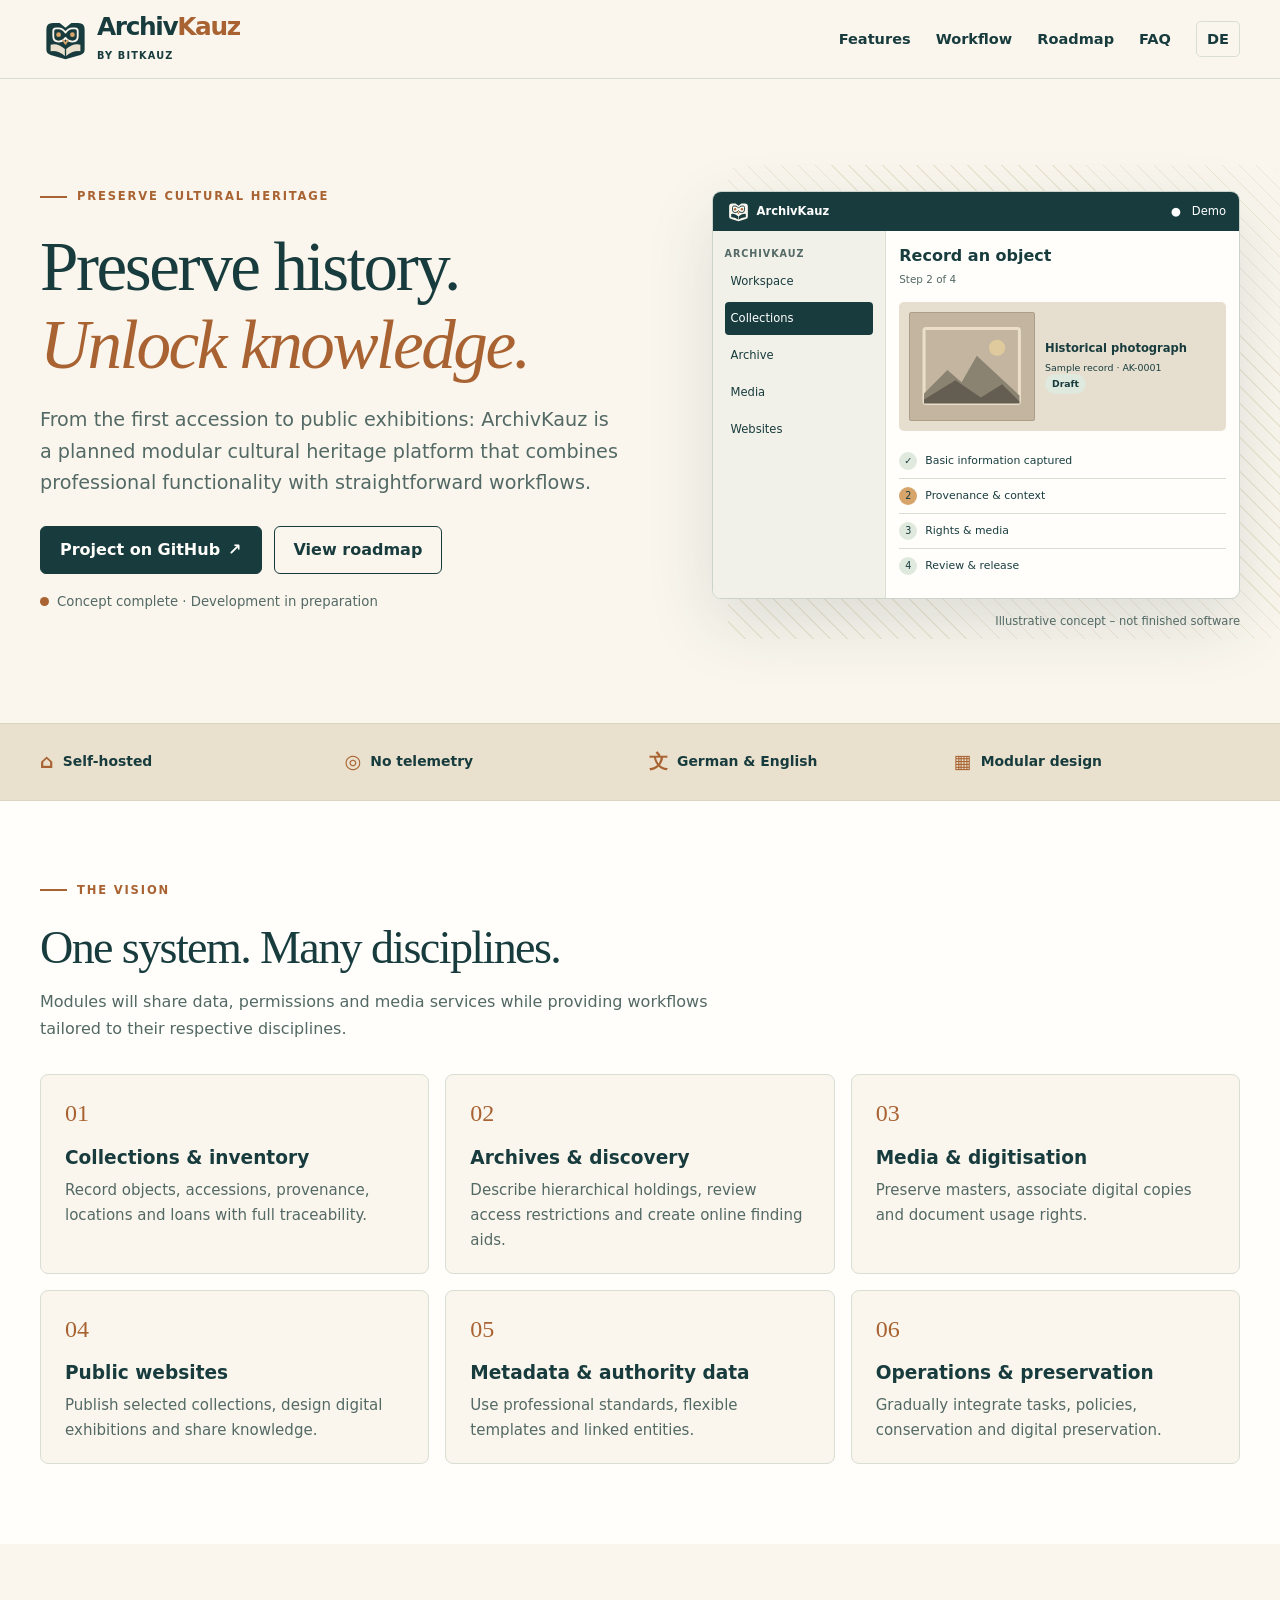
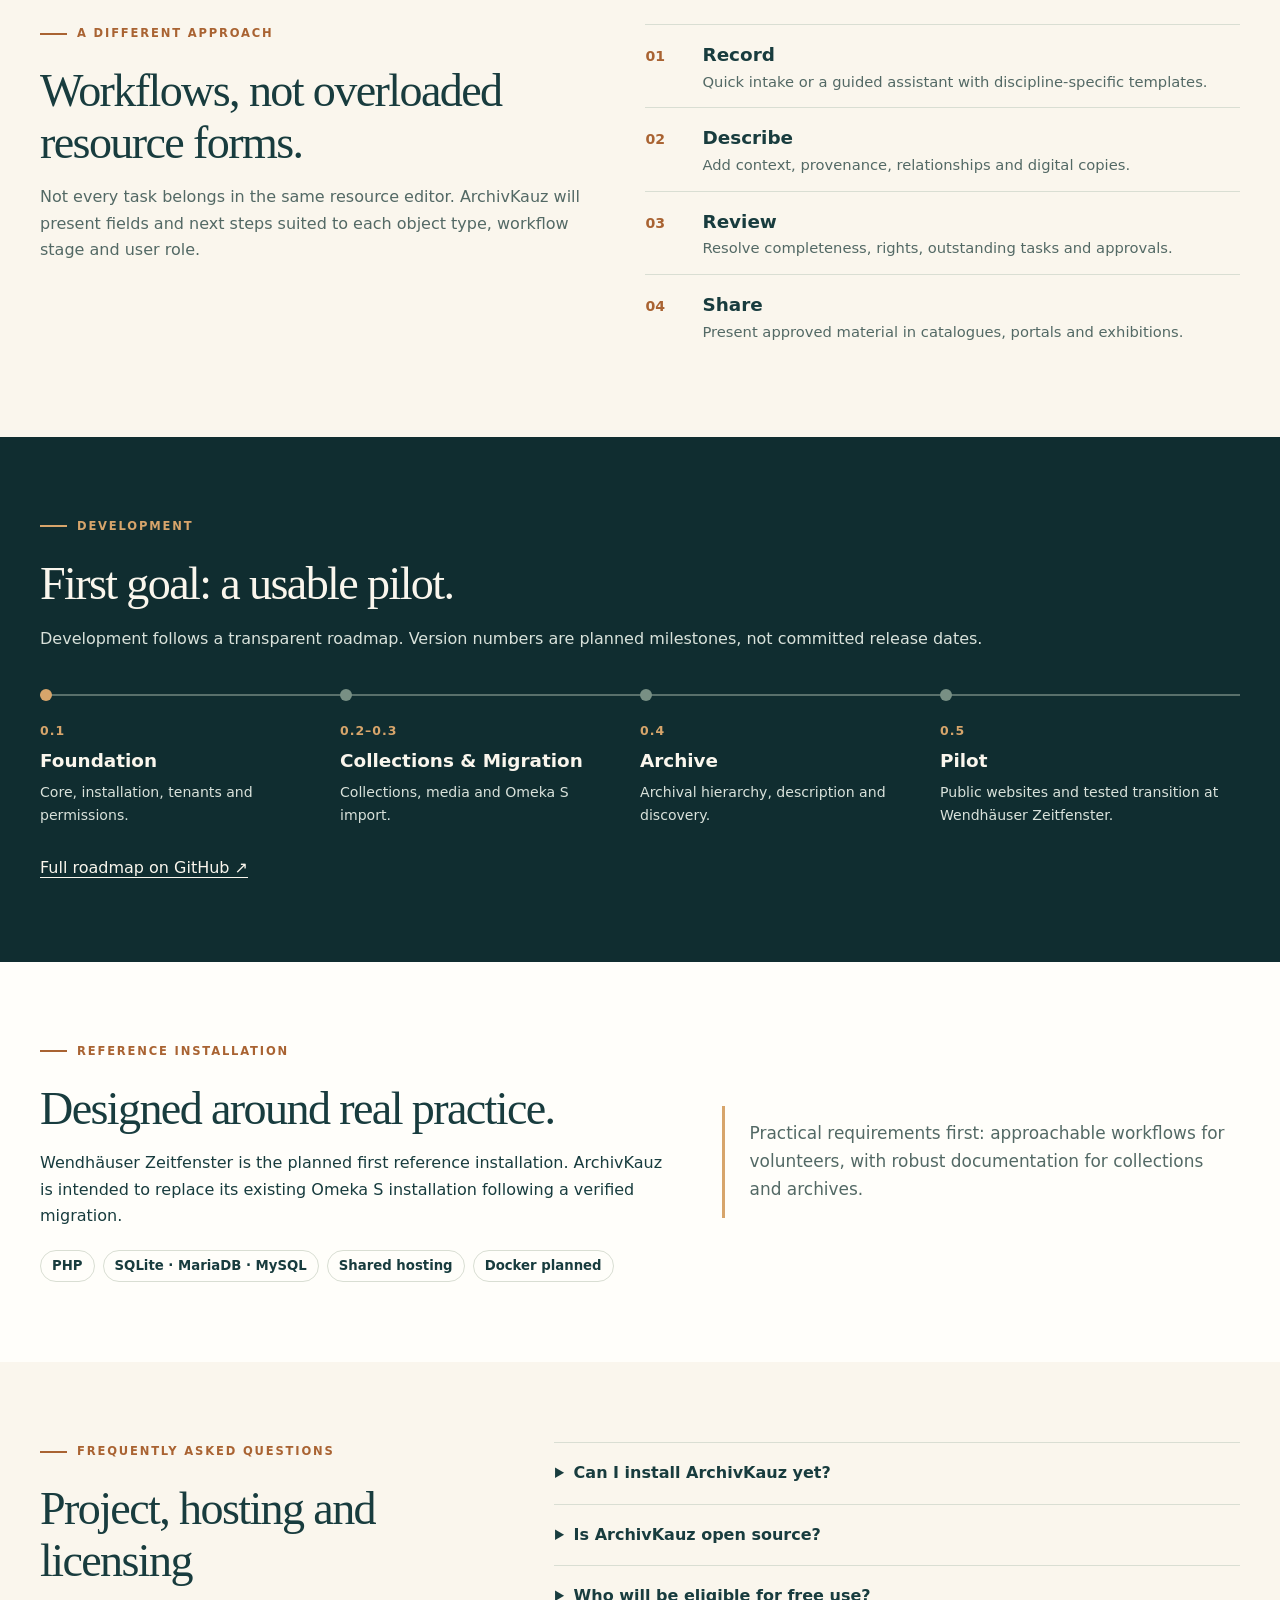
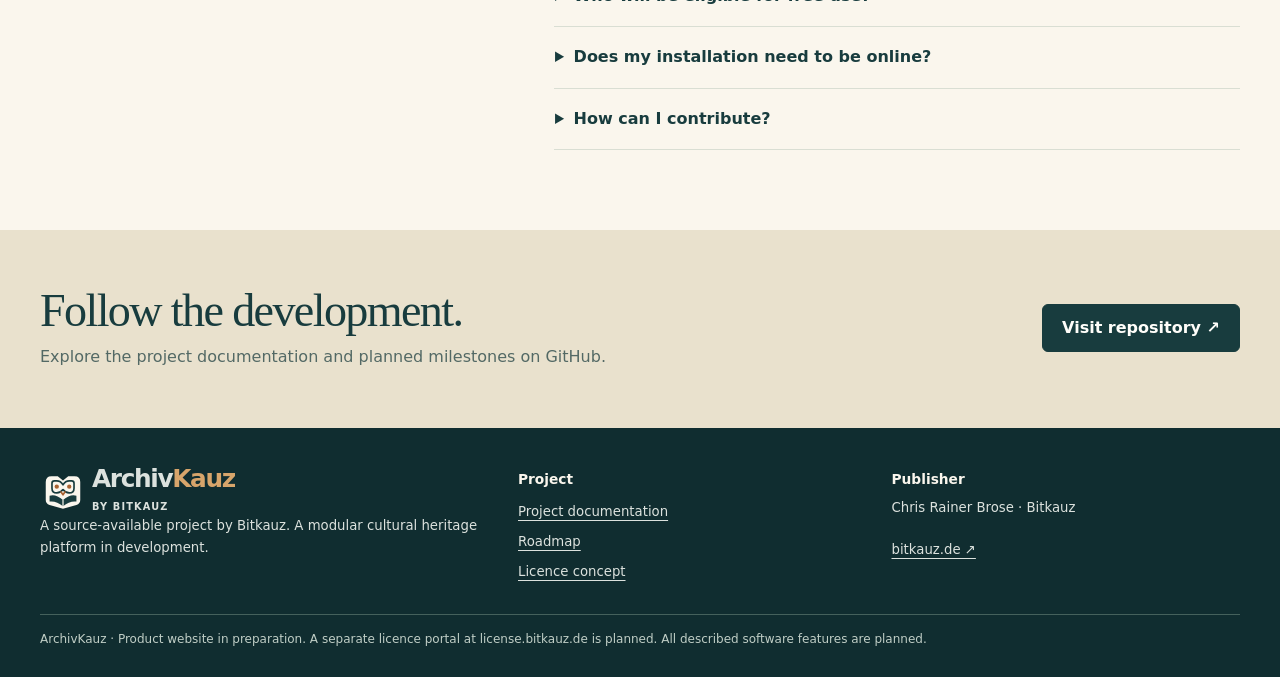
==== public/en/index.html @ eccb7805 "feat: zweisprachige Produktwebsite und flaches Webspace-Paket" ====
<!doctype html>
<html lang="en">
<head><meta charset="utf-8"><meta name="viewport" content="width=device-width,initial-scale=1"><meta name="description" content="ArchivKauz is a planned modular, self-hosted cultural heritage platform for museums, archives, associations, libraries and private collections."><meta name="color-scheme" content="light"><title>ArchivKauz – Digital cultural heritage</title><link rel="icon" type="image/svg+xml" href="../assets/logo-mark.svg"><link rel="stylesheet" href="../assets/style.css"><link rel="alternate" hreflang="de" href="../"></head>
<body id="top">
<a class="skip" href="#content">Skip to content</a>
<header class="top"><div class="wrap top-inner"><a class="brand" href="#top" aria-label="ArchivKauz"><img src="../assets/logo-mark.svg" alt="" width="51" height="51"><span><span class="wordmark">Archiv<span>Kauz</span></span><span class="brand-sub">by Bitkauz</span></span></a><nav class="nav" aria-label="Main navigation"><a href="#features">Features</a><a href="#workflow">Workflow</a><a href="#roadmap">Roadmap</a><a href="#faq">FAQ</a><a class="lang" href="../" aria-label="Deutsche Version">DE</a><details class="mobile"><summary>Menu ☰</summary><div class="mobile-menu"><a href="#features">Features</a><a href="#workflow">Workflow</a><a href="#roadmap">Roadmap</a><a href="#faq">FAQ</a></div></details></nav></div></header>
<main id="content">
<section class="hero"><div class="wrap hero-grid"><div><div class="eyebrow">Preserve cultural heritage</div><h1>Preserve history.<br><em>Unlock knowledge.</em></h1><p class="lead">From the first accession to public exhibitions: ArchivKauz is a planned modular cultural heritage platform that combines professional functionality with straightforward workflows.</p><div class="actions"><a class="button" href="https://github.com/bitkauz/archivkauz">Project on GitHub <span aria-hidden="true">↗</span></a><a class="button outline" href="#roadmap">View roadmap</a></div><p class="status"><span class="dot" aria-hidden="true"></span>Concept complete · Development in preparation</p></div><figure class="preview" aria-label="Illustrative concept – not finished software"><div class="mock" aria-hidden="true"><div class="mock-top"><strong><img src="../assets/logo-mark-dark.svg" alt=""> ArchivKauz</strong><span>● &nbsp; Demo</span></div><div class="mock-body"><div class="mock-menu"><small>ArchivKauz</small><div>Workspace</div><div class="active">Collections</div><div>Archive</div><div>Media</div><div>Websites</div></div><div class="mock-main"><h3>Record an object</h3><span class="mock-label">Step 2 of 4</span><div class="mock-media"><div class="photo"><svg viewBox="0 0 100 80" fill="none" aria-hidden="true"><rect x="3" y="3" width="94" height="74" rx="2" stroke="#ebdfc9" stroke-width="3"/><circle cx="75" cy="22" r="8" fill="#dfca9d"/><path d="M3 67 26 44 40 56 55 30 97 69V76H3Z" fill="#8b8371"/><path d="M3 73 34 54 59 71 80 58 97 75v2H3Z" fill="#635e51"/></svg></div><div><strong>Historical photograph</strong><p>Sample record · AK-0001</p><span class="mock-tag">Draft</span></div></div><div class="mock-step "><span>✓</span><span>Basic information captured</span></div><div class="mock-step current"><span>2</span><span>Provenance & context</span></div><div class="mock-step "><span>3</span><span>Rights & media</span></div><div class="mock-step "><span>4</span><span>Review & release</span></div></div></div></div><figcaption class="mock-caption">Illustrative concept – not finished software</figcaption></figure></div></section>
<div class="proof"><div class="wrap proof-inner"><div class="proof-item"><span class="sym" aria-hidden="true">⌂</span>Self-hosted</div><div class="proof-item"><span class="sym" aria-hidden="true">◎</span>No telemetry</div><div class="proof-item"><span class="sym" aria-hidden="true">文</span>German &amp; English</div><div class="proof-item"><span class="sym" aria-hidden="true">▦</span>Modular design</div></div></div>
<section id="features" class="section white"><div class="wrap"><div class="eyebrow">The vision</div><h2 class="section-title">One system. Many disciplines.</h2><p class="section-intro">Modules will share data, permissions and media services while providing workflows tailored to their respective disciplines.</p><div class="columns"><article class="feature"><span class="num">01</span><h3>Collections &amp; inventory</h3><p>Record objects, accessions, provenance, locations and loans with full traceability.</p></article><article class="feature"><span class="num">02</span><h3>Archives &amp; discovery</h3><p>Describe hierarchical holdings, review access restrictions and create online finding aids.</p></article><article class="feature"><span class="num">03</span><h3>Media &amp; digitisation</h3><p>Preserve masters, associate digital copies and document usage rights.</p></article><article class="feature"><span class="num">04</span><h3>Public websites</h3><p>Publish selected collections, design digital exhibitions and share knowledge.</p></article><article class="feature"><span class="num">05</span><h3>Metadata &amp; authority data</h3><p>Use professional standards, flexible templates and linked entities.</p></article><article class="feature"><span class="num">06</span><h3>Operations &amp; preservation</h3><p>Gradually integrate tasks, policies, conservation and digital preservation.</p></article></div></div></section>
<section id="workflow" class="section"><div class="wrap workflow"><div><div class="eyebrow">A different approach</div><h2>Workflows, not overloaded resource forms.</h2><p class="section-intro">Not every task belongs in the same resource editor. ArchivKauz will present fields and next steps suited to each object type, workflow stage and user role.</p></div><ol class="steps"><li><div><h3>Record</h3><p>Quick intake or a guided assistant with discipline-specific templates.</p></div></li><li><div><h3>Describe</h3><p>Add context, provenance, relationships and digital copies.</p></div></li><li><div><h3>Review</h3><p>Resolve completeness, rights, outstanding tasks and approvals.</p></div></li><li><div><h3>Share</h3><p>Present approved material in catalogues, portals and exhibitions.</p></div></li></ol></div></section>
<section id="roadmap" class="section dark"><div class="wrap"><div class="eyebrow">Development</div><h2>First goal: a usable pilot.</h2><p>Development follows a transparent roadmap. Version numbers are planned milestones, not committed release dates.</p><div class="road"><div class="mile"><span class="version">0.1</span><h3>Foundation</h3><p>Core, installation, tenants and permissions.</p></div><div class="mile"><span class="version">0.2–0.3</span><h3>Collections &amp; Migration</h3><p>Collections, media and Omeka S import.</p></div><div class="mile"><span class="version">0.4</span><h3>Archive</h3><p>Archival hierarchy, description and discovery.</p></div><div class="mile"><span class="version">0.5</span><h3>Pilot</h3><p>Public websites and tested transition at Wendhäuser Zeitfenster.</p></div></div><a href="https://github.com/bitkauz/archivkauz/blob/main/ROADMAP.md">Full roadmap on GitHub ↗</a></div></section>
<section class="section white"><div class="wrap pilot"><div><div class="eyebrow">Reference installation</div><h2>Designed around real practice.</h2><p>Wendhäuser Zeitfenster is the planned first reference installation. ArchivKauz is intended to replace its existing Omeka S installation following a verified migration.</p><div class="tech"><span class="chip">PHP</span><span class="chip">SQLite · MariaDB · MySQL</span><span class="chip">Shared hosting</span><span class="chip">Docker planned</span></div></div><blockquote class="pilot-note">Practical requirements first: approachable workflows for volunteers, with robust documentation for collections and archives.</blockquote></div></section>
<section id="faq" class="section"><div class="wrap faq"><div><div class="eyebrow">Frequently asked questions</div><h2>Project, hosting and licensing</h2></div><div class="questions"><details><summary>Can I install ArchivKauz yet?</summary><p>No. The concept is complete, but software development is still ahead. There is no installable version yet.</p></details><details><summary>Is ArchivKauz open source?</summary><p>ArchivKauz is planned as source-available software. Its source code will be publicly accessible. Commercial use requires a separate licence or approval; the final licence text is pending.</p></details><details><summary>Who will be eligible for free use?</summary><p>Individuals, associations, non-profits, public museums, archives, libraries and educational institutions within the defined usage terms, including ordinary admission and service fees. The final terms will specify eligibility.</p></details><details><summary>Does my installation need to be online?</summary><p>The application is designed for self-hosting. Mandatory online licence verification is planned, without sending usage or collection data. The concept includes a limited outage grace period and continued read and export access.</p></details><details><summary>How can I contribute?</summary><p>Documentation and the roadmap are on GitHub. Software contributions will be possible after the contribution terms have been approved.</p></details></div></div></section>
<section class="end"><div class="wrap end-inner"><div><h2>Follow the development.</h2><p>Explore the project documentation and planned milestones on GitHub.</p></div><a class="button" href="https://github.com/bitkauz/archivkauz">Visit repository ↗</a></div></section>
</main><footer class="footer"><div class="wrap"><div class="footer-grid"><div><a class="brand" href="#top" aria-label="ArchivKauz"><img src="../assets/logo-mark-dark.svg" alt="" width="51" height="51"><span><span class="wordmark">Archiv<span>Kauz</span></span><span class="brand-sub">by Bitkauz</span></span></a><p>A source-available project by Bitkauz. A modular cultural heritage platform in development.</p></div><div><h3>Project</h3><ul><li><a href="https://github.com/bitkauz/archivkauz">Project documentation</a></li><li><a href="https://github.com/bitkauz/archivkauz/blob/main/ROADMAP.md">Roadmap</a></li><li><a href="https://github.com/bitkauz/archivkauz/blob/main/LICENSE-DRAFT.md">Licence concept</a></li></ul></div><div><h3>Publisher</h3><p>Chris Rainer Brose · Bitkauz</p><a href="https://bitkauz.de/">bitkauz.de ↗</a></div></div><div class="copyright">ArchivKauz · Product website in preparation. A separate licence portal at license.bitkauz.de is planned. All described software features are planned.</div></div></footer>
</body></html>
---- public/assets/style.css ----
:root{--ink:#183c3e;--deep:#102d30;--paper:#faf6ed;--white:#fffefa;--sand:#e9e1cd;--copper:#a96332;--gold:#d7a56b;--muted:#536965;--line:#d9ded3;--sans:system-ui,-apple-system,BlinkMacSystemFont,"Segoe UI",sans-serif;--serif:Georgia,"Times New Roman",serif}
*{box-sizing:border-box}html{scroll-behavior:smooth;scroll-padding-top:5rem}body{margin:0;background:var(--paper);font-family:var(--sans);color:var(--ink);line-height:1.65}a{color:inherit;text-underline-offset:4px}button,a{touch-action:manipulation}a:focus-visible,button:focus-visible,summary:focus-visible{outline:3px solid #ad6a33;outline-offset:4px}img,svg{max-width:100%;display:block}h1,h2,h3,p{margin-top:0}h1,h2{font-family:var(--serif);font-weight:400;line-height:1.12;letter-spacing:-.035em}h1{font-size:clamp(3rem,5.4vw,5.3rem);margin-bottom:1.3rem}h2{font-size:clamp(2.15rem,3.6vw,3.35rem);margin-bottom:1rem}h3{line-height:1.3;font-size:1.15rem;margin-bottom:.5rem}p{margin-bottom:1rem}small,.small{font-size:.83rem}.wrap{width:min(1200px,calc(100% - 80px));margin-inline:auto}.skip{position:absolute;top:-100px;left:1rem;background:white;padding:1rem;z-index:9}.skip:focus{top:1rem}.top{position:sticky;top:0;z-index:4;background:rgba(250,246,237,.97);border-bottom:1px solid var(--line)}.top-inner{display:flex;align-items:center;justify-content:space-between;gap:24px;min-height:78px}.brand{display:flex;align-items:center;text-decoration:none;gap:6px}.brand img{width:51px;height:51px}.wordmark{font-size:1.55rem;letter-spacing:-.055em;font-weight:750;line-height:1.05}.wordmark span{color:var(--copper)}.brand-sub{display:block;font-size:.61rem;font-weight:650;letter-spacing:.12em;text-transform:uppercase;margin-top:5px}.nav{display:flex;align-items:center;gap:25px;font-size:.91rem;font-weight:650}.nav a{text-decoration:none}.nav a:hover{text-decoration:underline}.lang{padding:5px 10px;border:1px solid var(--line);border-radius:5px}.button{display:inline-flex;align-items:center;justify-content:center;gap:8px;padding:13px 19px;border:1px solid var(--ink);border-radius:6px;background:var(--ink);color:var(--white);font-weight:650;text-decoration:none;line-height:1.25}.button:hover{background:#27585a}.button.outline{background:transparent;color:var(--ink)}.button.outline:hover{background:var(--sand)}.button.light{background:var(--paper);color:var(--ink);border-color:var(--paper)}.button.small-button{font-size:.85rem;padding:10px 15px}.hero{padding:86px 0 72px;overflow:hidden}.hero-grid{display:grid;grid-template-columns:1.05fr .95fr;gap:58px;align-items:center}.eyebrow{font-size:.72rem;text-transform:uppercase;letter-spacing:.16em;font-weight:750;color:var(--copper);display:flex;align-items:center;gap:10px;margin-bottom:22px}.eyebrow:before{content:"";display:block;width:27px;height:2px;background:currentColor}.hero h1 em{font-weight:400;color:var(--copper);font-style:italic}.lead{font-size:clamp(1.04rem,1.5vw,1.22rem);max-width:580px;color:var(--muted)}.actions{display:flex;flex-wrap:wrap;gap:12px;margin:27px 0 17px}.status{display:flex;align-items:center;gap:8px;color:var(--muted);font-size:.83rem}.dot{width:9px;height:9px;border-radius:50%;background:var(--copper);flex:none}.preview{position:relative;padding:26px 0 20px 14px}.preview:before{content:"";position:absolute;inset:0 -40px 12px 30px;background:repeating-linear-gradient(45deg,#e9e1cd 0px,#e9e1cd 1px,transparent 1px,transparent 12px);border-radius:12px;opacity:.8;z-index:-1}.mock{background:var(--white);border:1px solid #cbd4cc;box-shadow:0 24px 68px #183c3e22;border-radius:9px;overflow:hidden;font-size:.72rem}.mock-top{height:39px;background:var(--ink);color:white;padding:0 13px;display:flex;align-items:center;justify-content:space-between}.mock-top strong{display:flex;gap:6px;align-items:center}.mock-top img{width:25px;height:25px}.mock-body{display:grid;grid-template-columns:33% 67%;min-height:288px}.mock-menu{background:#f2f1e9;padding:15px 12px;border-right:1px solid var(--line);line-height:1.3}.mock-menu div{padding:9px 6px;margin:4px 0;border-radius:4px;overflow-wrap:anywhere}.mock-menu .active{background:var(--ink);color:white}.mock-menu small{font-size:.6rem;color:var(--muted);text-transform:uppercase;letter-spacing:.1em;font-weight:650}.mock-main{padding:15px 13px}.mock-main h3{font-size:1rem;margin-bottom:3px}.mock-label{font-size:.65rem;color:var(--muted)}.mock-media{background:#e6dfcf;border-radius:5px;margin:13px 0;display:grid;grid-template-columns:41% 59%;align-items:center;padding:10px;gap:10px}.photo{aspect-ratio:1.15;background:#c4b5a0;display:grid;place-items:center;border-radius:2px;border:1px solid #ad9e88}.photo svg{width:82%;height:82%}.mock-media p{font-size:.59rem;line-height:1.4;margin:3px 4px 0 0}.mock-tag{display:inline-block;background:#dfe9dd;color:var(--ink);padding:2px 7px;border-radius:12px;font-size:.58rem;font-weight:700}.mock-step{display:flex;gap:8px;align-items:center;padding:8px 0;border-bottom:1px solid var(--line);font-size:.68rem}.mock-step span:first-child{display:grid;place-items:center;width:18px;height:18px;border-radius:50%;background:#dfe9dd;flex:none;font-size:.6rem}.mock-step.current span:first-child{background:var(--gold)}.mock-step:last-child{border:none}.mock-caption{font-size:.72rem;color:var(--muted);margin-top:13px;text-align:right}.proof{background:var(--sand);padding:22px 0;border-block:1px solid #dcd5c4}.proof-inner{display:grid;grid-template-columns:repeat(4,1fr);gap:18px}.proof-item{display:flex;gap:9px;align-items:center;font-size:.87rem;font-weight:700}.proof-item .sym{font-size:1.2rem;color:var(--copper)}.section{padding:80px 0}.section.white{background:var(--white)}.section-intro{max-width:690px;margin-bottom:32px;color:var(--muted)}.section-title{max-width:830px}.columns{display:grid;grid-template-columns:repeat(3,1fr);gap:16px}.feature{border:1px solid var(--line);border-radius:8px;padding:24px 24px 20px;background:var(--paper)}.feature p{color:var(--muted);font-size:.94rem;margin-bottom:0}.feature .num{font-family:var(--serif);font-size:1.5rem;color:var(--copper);display:block;line-height:1.2;margin-bottom:18px}.feature h3{font-size:1.16rem}.workflow{display:grid;grid-template-columns:1fr 1.1fr;gap:65px;align-items:start}.steps{list-style:none;margin:0;padding:0;counter-reset:step}.steps li{counter-increment:step;display:grid;grid-template-columns:40px 1fr;gap:17px;border-top:1px solid var(--line);padding:18px 0 13px}.steps li:before{content:"0" counter(step);font-size:.88rem;font-weight:750;color:var(--copper);padding-top:2px}.steps h3{margin-bottom:3px}.steps p{color:var(--muted);font-size:.92rem;margin:0}.dark{background:var(--deep);color:var(--paper)}.dark .eyebrow{color:var(--gold)}.dark p{color:#d9e2db}.road{display:grid;grid-template-columns:repeat(4,1fr);gap:0;margin:42px 0 18px}.mile{border-top:2px solid #59706b;padding:21px 17px 10px 0;position:relative}.mile:before{content:"";position:absolute;top:-7px;width:12px;height:12px;border-radius:50%;background:#788f84}.mile:first-child:before{background:var(--gold)}.mile .version{color:var(--gold);font-size:.78rem;letter-spacing:.08em;font-weight:750}.mile h3{margin-top:.35rem}.mile p{font-size:.88rem;margin-bottom:0}.dark a:not(.button){color:var(--paper)}.pilot{display:grid;grid-template-columns:1.1fr .9fr;gap:48px;align-items:center}.pilot-note{border-left:3px solid var(--gold);padding:14px 0 14px 25px;font-size:1.06rem;color:var(--muted);margin:0}.tech{display:flex;flex-wrap:wrap;gap:8px;margin:21px 0 0}.chip{border:1px solid var(--line);padding:4px 11px;border-radius:100px;font-size:.83rem;font-weight:650}.faq{display:grid;grid-template-columns:.8fr 1.2fr;gap:56px}.questions details{border-top:1px solid var(--line);padding:17px 0}.questions details:last-child{border-bottom:1px solid var(--line)}summary{cursor:pointer;font-weight:700;list-style-position:outside;margin-left:20px}.questions details p{margin:10px 0 0 20px;color:var(--muted);font-size:.94rem}.end{padding:55px 0 58px;background:var(--sand)}.end-inner{display:flex;justify-content:space-between;gap:30px;align-items:center}.end h2{margin-bottom:.45rem}.end p{margin-bottom:0;color:var(--muted)}.footer{background:var(--deep);color:var(--paper);padding:38px 0 27px}.footer .brand img{width:46px;height:46px}.footer .wordmark span{color:var(--gold)}.footer-grid{display:grid;grid-template-columns:1.3fr 1fr 1fr;gap:25px}.footer p,.footer a{font-size:.83rem;color:#dce2de}.footer ul{list-style:none;margin:0;padding:0}.footer a:not(.brand){display:inline-block;padding:4px 0}.footer h3{font-size:.86rem;margin:5px 0 8px}.copyright{border-top:1px solid #45615c;margin-top:27px;padding-top:15px;font-size:.75rem;color:#c0cec6}.mobile{display:none}
@media(max-width:1000px){.wrap{width:min(100% - 48px,1200px)}.nav{gap:14px}.hero-grid{gap:30px}.hero{padding-top:60px}.mock-body{min-height:270px}.proof-item{font-size:.78rem}.workflow,.faq,.pilot{gap:30px}}
@media(max-width:760px){.wrap{width:calc(100% - 32px)}.top-inner{min-height:64px}.brand img{width:43px}.wordmark{font-size:1.38rem}.nav>a:not(.lang){display:none}.mobile{display:block;position:relative}.mobile summary{margin:0;list-style:none;font-size:.83rem;padding:6px 9px;border:1px solid var(--line);border-radius:4px}.mobile summary::-webkit-details-marker{display:none}.mobile-menu{position:absolute;top:36px;right:0;width:220px;background:var(--white);box-shadow:0 12px 25px #183c3e22;border:1px solid var(--line);border-radius:6px;padding:6px 14px}.mobile-menu a{display:block;padding:12px 0;border-bottom:1px solid var(--line)}.mobile-menu a:last-child{border:none}.hero{padding:48px 0 40px}.hero-grid,.workflow,.faq,.pilot{grid-template-columns:1fr}.hero-grid{gap:20px}.hero h1{font-size:clamp(2.6rem,10vw,4rem)}.preview{padding:6px 3px 0}.preview:before{inset:0 -16px 10px 24px}.mock-body{min-height:0}.proof-inner{grid-template-columns:repeat(2,1fr);gap:15px 10px}.section{padding:54px 0}.columns{grid-template-columns:1fr 1fr}.feature{padding:18px}.road{grid-template-columns:1fr 1fr;gap:20px}.end-inner{display:block}.end .button{margin-top:22px}.footer-grid{grid-template-columns:1fr 1fr}.footer-grid>div:first-child{grid-column:1/-1}}
@media(max-width:460px){.columns{grid-template-columns:1fr}.mock-menu{padding:10px 6px}.mock-main{padding:12px 9px}.mock-media{padding:6px;gap:5px}.mock-media p{font-size:.55rem}.mock-step{font-size:.6rem}.mock-menu div{font-size:.65rem}.proof-item{align-items:flex-start}.brand-sub{display:none}.actions .button{width:100%}.road{grid-template-columns:1fr}.road .mile{padding-top:16px}.nav{gap:7px}}
@media(prefers-reduced-motion:reduce){html{scroll-behavior:auto}}
figure.preview{margin:0}
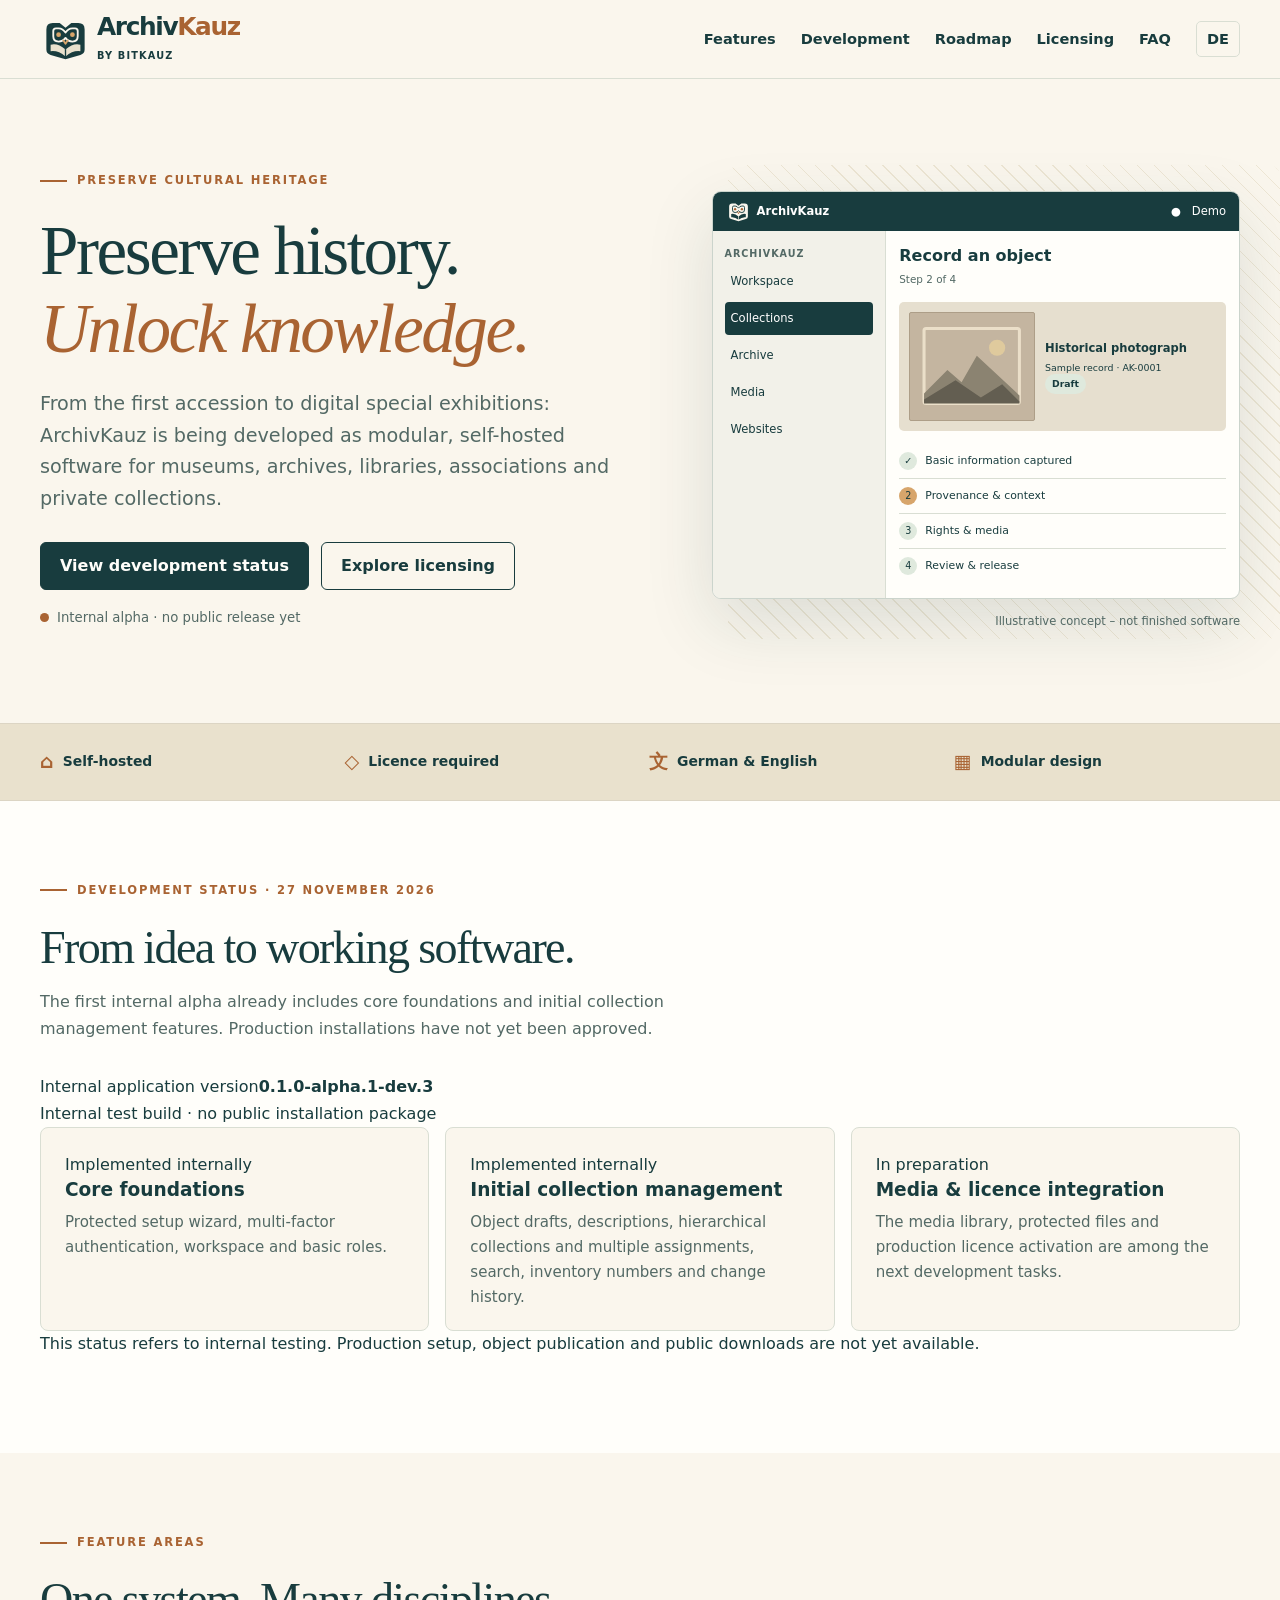
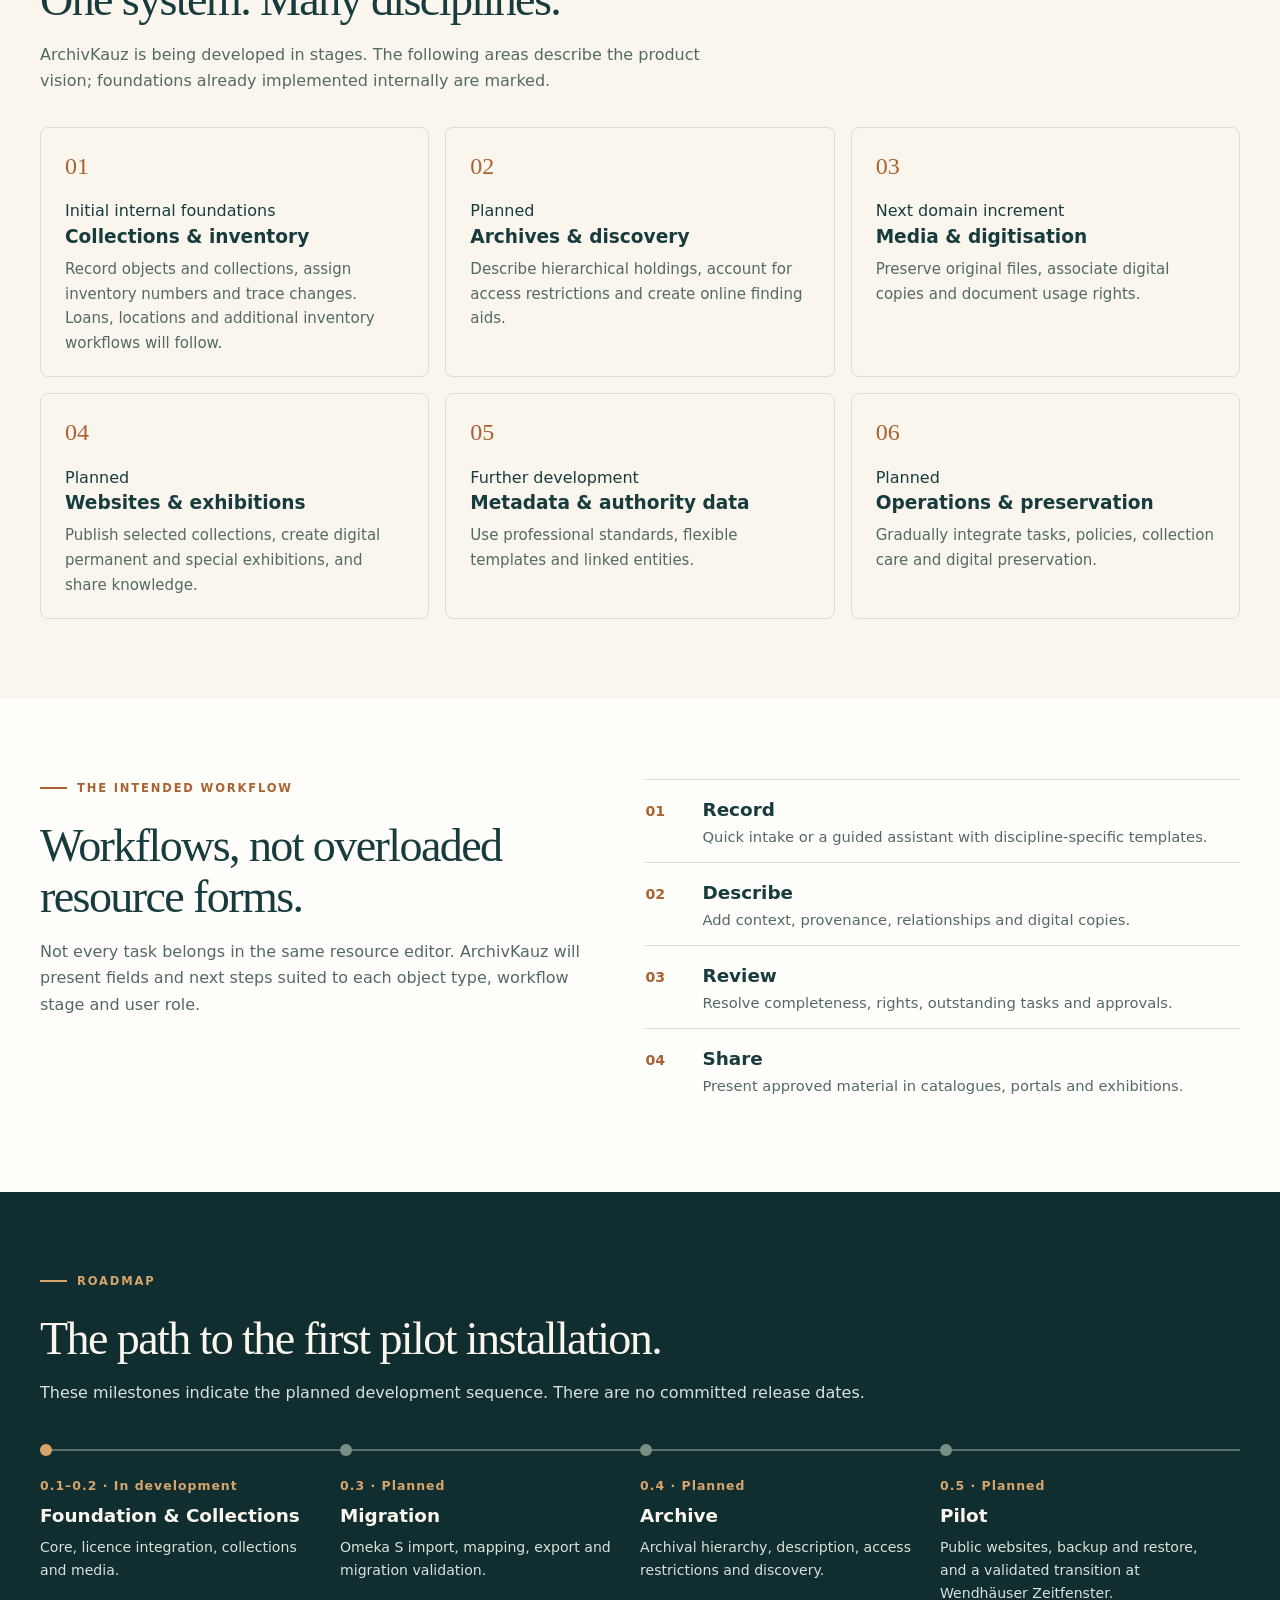
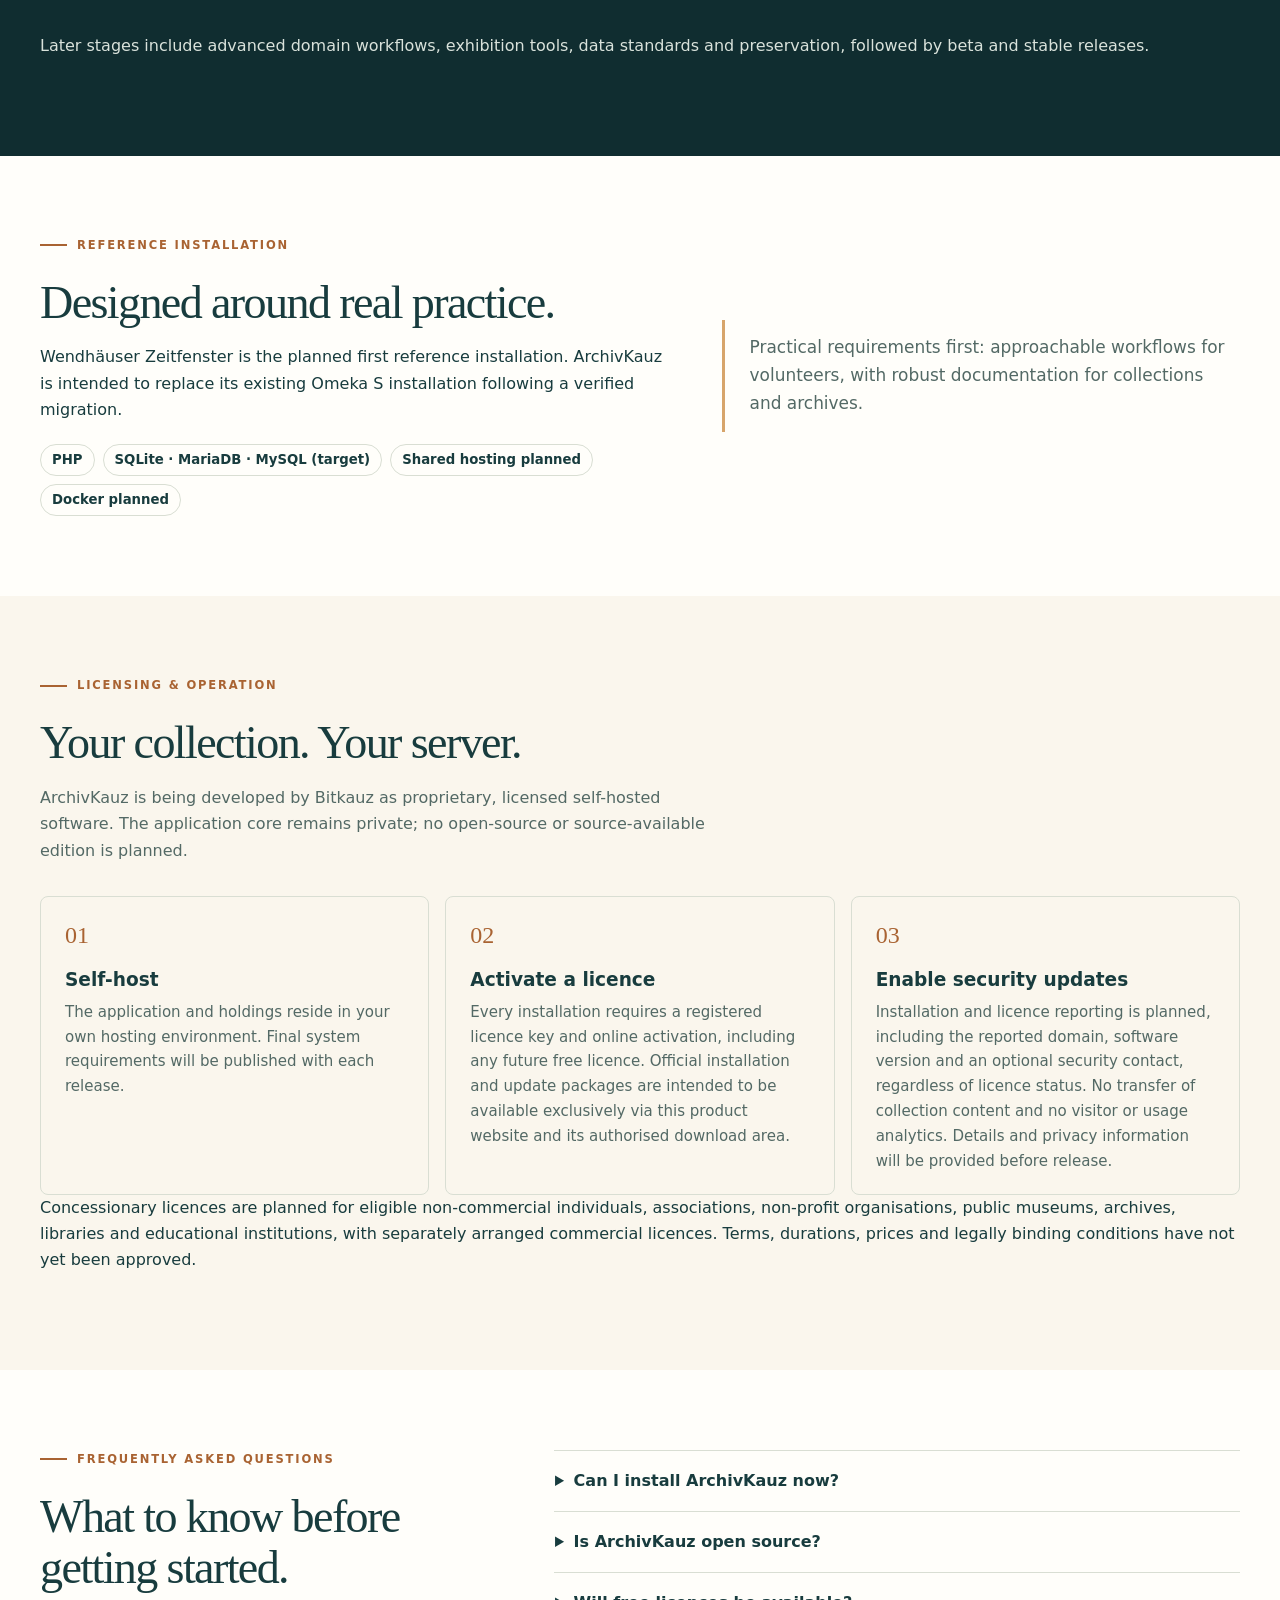
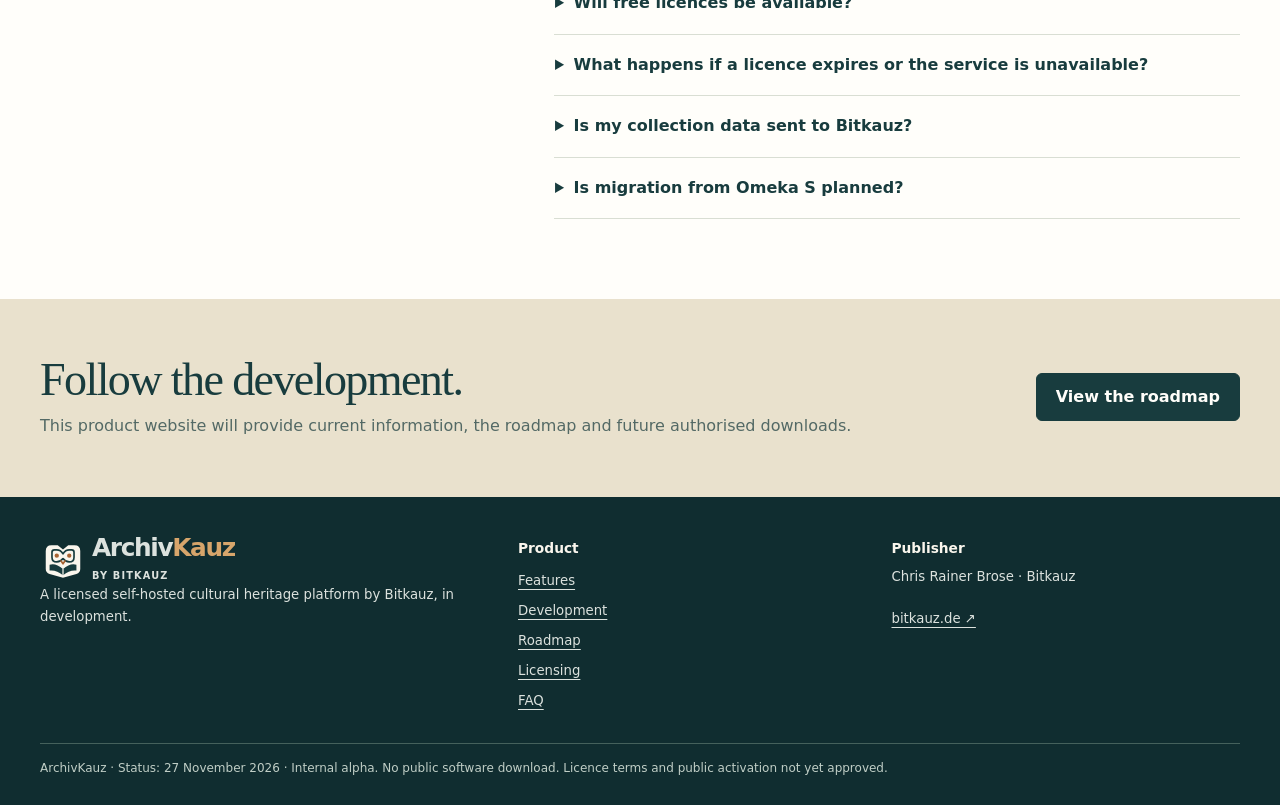
==== commit 24f9894d: "Aktualisiere public/en/index.html auf internen Alpha- und Lizenzstand" ====
--- a/public/en/index.html
+++ b/public/en/index.html
@@ -1,17 +1,29 @@
 <!doctype html>
 <html lang="en">
-<head><meta charset="utf-8"><meta name="viewport" content="width=device-width,initial-scale=1"><meta name="description" content="ArchivKauz is a planned modular, self-hosted cultural heritage platform for museums, archives, associations, libraries and private collections."><meta name="color-scheme" content="light"><title>ArchivKauz – Digital cultural heritage</title><link rel="icon" type="image/svg+xml" href="../assets/logo-mark.svg"><link rel="stylesheet" href="../assets/style.css"><link rel="alternate" hreflang="de" href="../"></head>
+<head>
+<meta charset="utf-8">
+<meta name="viewport" content="width=device-width,initial-scale=1">
+<meta name="description" content="ArchivKauz – licensed self-hosted software for museums, archives and collections. Internal alpha: development status, features, roadmap and licensing.">
+<meta name="color-scheme" content="light">
+<title>ArchivKauz – Preserve history. Unlock knowledge.</title>
+<link rel="icon" type="image/svg+xml" href="../assets/logo-mark.svg">
+<link rel="stylesheet" href="../assets/style.css">
+<link rel="alternate" hreflang="de" href="../">
+</head>
 <body id="top">
 <a class="skip" href="#content">Skip to content</a>
-<header class="top"><div class="wrap top-inner"><a class="brand" href="#top" aria-label="ArchivKauz"><img src="../assets/logo-mark.svg" alt="" width="51" height="51"><span><span class="wordmark">Archiv<span>Kauz</span></span><span class="brand-sub">by Bitkauz</span></span></a><nav class="nav" aria-label="Main navigation"><a href="#features">Features</a><a href="#workflow">Workflow</a><a href="#roadmap">Roadmap</a><a href="#faq">FAQ</a><a class="lang" href="../" aria-label="Deutsche Version">DE</a><details class="mobile"><summary>Menu ☰</summary><div class="mobile-menu"><a href="#features">Features</a><a href="#workflow">Workflow</a><a href="#roadmap">Roadmap</a><a href="#faq">FAQ</a></div></details></nav></div></header>
+<header class="top"><div class="wrap top-inner"><a class="brand" href="#top" aria-label="ArchivKauz"><img src="../assets/logo-mark.svg" alt="" width="51" height="51"><span><span class="wordmark">Archiv<span>Kauz</span></span><span class="brand-sub">by Bitkauz</span></span></a><nav class="nav" aria-label="Main navigation"><a href="#features">Features</a><a href="#status">Development</a><a href="#roadmap">Roadmap</a><a href="#license">Licensing</a><a href="#faq">FAQ</a><a class="lang" href="../" aria-label="Deutsche Version">DE</a><details class="mobile"><summary>Menu ☰</summary><div class="mobile-menu"><a href="#features">Features</a><a href="#status">Development</a><a href="#roadmap">Roadmap</a><a href="#license">Licensing</a><a href="#faq">FAQ</a></div></details></nav></div></header>
 <main id="content">
-<section class="hero"><div class="wrap hero-grid"><div><div class="eyebrow">Preserve cultural heritage</div><h1>Preserve history.<br><em>Unlock knowledge.</em></h1><p class="lead">From the first accession to public exhibitions: ArchivKauz is a planned modular cultural heritage platform that combines professional functionality with straightforward workflows.</p><div class="actions"><a class="button" href="https://github.com/bitkauz/archivkauz">Project on GitHub <span aria-hidden="true">↗</span></a><a class="button outline" href="#roadmap">View roadmap</a></div><p class="status"><span class="dot" aria-hidden="true"></span>Concept complete · Development in preparation</p></div><figure class="preview" aria-label="Illustrative concept – not finished software"><div class="mock" aria-hidden="true"><div class="mock-top"><strong><img src="../assets/logo-mark-dark.svg" alt=""> ArchivKauz</strong><span>● &nbsp; Demo</span></div><div class="mock-body"><div class="mock-menu"><small>ArchivKauz</small><div>Workspace</div><div class="active">Collections</div><div>Archive</div><div>Media</div><div>Websites</div></div><div class="mock-main"><h3>Record an object</h3><span class="mock-label">Step 2 of 4</span><div class="mock-media"><div class="photo"><svg viewBox="0 0 100 80" fill="none" aria-hidden="true"><rect x="3" y="3" width="94" height="74" rx="2" stroke="#ebdfc9" stroke-width="3"/><circle cx="75" cy="22" r="8" fill="#dfca9d"/><path d="M3 67 26 44 40 56 55 30 97 69V76H3Z" fill="#8b8371"/><path d="M3 73 34 54 59 71 80 58 97 75v2H3Z" fill="#635e51"/></svg></div><div><strong>Historical photograph</strong><p>Sample record · AK-0001</p><span class="mock-tag">Draft</span></div></div><div class="mock-step "><span>✓</span><span>Basic information captured</span></div><div class="mock-step current"><span>2</span><span>Provenance & context</span></div><div class="mock-step "><span>3</span><span>Rights & media</span></div><div class="mock-step "><span>4</span><span>Review & release</span></div></div></div></div><figcaption class="mock-caption">Illustrative concept – not finished software</figcaption></figure></div></section>
-<div class="proof"><div class="wrap proof-inner"><div class="proof-item"><span class="sym" aria-hidden="true">⌂</span>Self-hosted</div><div class="proof-item"><span class="sym" aria-hidden="true">◎</span>No telemetry</div><div class="proof-item"><span class="sym" aria-hidden="true">文</span>German &amp; English</div><div class="proof-item"><span class="sym" aria-hidden="true">▦</span>Modular design</div></div></div>
-<section id="features" class="section white"><div class="wrap"><div class="eyebrow">The vision</div><h2 class="section-title">One system. Many disciplines.</h2><p class="section-intro">Modules will share data, permissions and media services while providing workflows tailored to their respective disciplines.</p><div class="columns"><article class="feature"><span class="num">01</span><h3>Collections &amp; inventory</h3><p>Record objects, accessions, provenance, locations and loans with full traceability.</p></article><article class="feature"><span class="num">02</span><h3>Archives &amp; discovery</h3><p>Describe hierarchical holdings, review access restrictions and create online finding aids.</p></article><article class="feature"><span class="num">03</span><h3>Media &amp; digitisation</h3><p>Preserve masters, associate digital copies and document usage rights.</p></article><article class="feature"><span class="num">04</span><h3>Public websites</h3><p>Publish selected collections, design digital exhibitions and share knowledge.</p></article><article class="feature"><span class="num">05</span><h3>Metadata &amp; authority data</h3><p>Use professional standards, flexible templates and linked entities.</p></article><article class="feature"><span class="num">06</span><h3>Operations &amp; preservation</h3><p>Gradually integrate tasks, policies, conservation and digital preservation.</p></article></div></div></section>
-<section id="workflow" class="section"><div class="wrap workflow"><div><div class="eyebrow">A different approach</div><h2>Workflows, not overloaded resource forms.</h2><p class="section-intro">Not every task belongs in the same resource editor. ArchivKauz will present fields and next steps suited to each object type, workflow stage and user role.</p></div><ol class="steps"><li><div><h3>Record</h3><p>Quick intake or a guided assistant with discipline-specific templates.</p></div></li><li><div><h3>Describe</h3><p>Add context, provenance, relationships and digital copies.</p></div></li><li><div><h3>Review</h3><p>Resolve completeness, rights, outstanding tasks and approvals.</p></div></li><li><div><h3>Share</h3><p>Present approved material in catalogues, portals and exhibitions.</p></div></li></ol></div></section>
-<section id="roadmap" class="section dark"><div class="wrap"><div class="eyebrow">Development</div><h2>First goal: a usable pilot.</h2><p>Development follows a transparent roadmap. Version numbers are planned milestones, not committed release dates.</p><div class="road"><div class="mile"><span class="version">0.1</span><h3>Foundation</h3><p>Core, installation, tenants and permissions.</p></div><div class="mile"><span class="version">0.2–0.3</span><h3>Collections &amp; Migration</h3><p>Collections, media and Omeka S import.</p></div><div class="mile"><span class="version">0.4</span><h3>Archive</h3><p>Archival hierarchy, description and discovery.</p></div><div class="mile"><span class="version">0.5</span><h3>Pilot</h3><p>Public websites and tested transition at Wendhäuser Zeitfenster.</p></div></div><a href="https://github.com/bitkauz/archivkauz/blob/main/ROADMAP.md">Full roadmap on GitHub ↗</a></div></section>
-<section class="section white"><div class="wrap pilot"><div><div class="eyebrow">Reference installation</div><h2>Designed around real practice.</h2><p>Wendhäuser Zeitfenster is the planned first reference installation. ArchivKauz is intended to replace its existing Omeka S installation following a verified migration.</p><div class="tech"><span class="chip">PHP</span><span class="chip">SQLite · MariaDB · MySQL</span><span class="chip">Shared hosting</span><span class="chip">Docker planned</span></div></div><blockquote class="pilot-note">Practical requirements first: approachable workflows for volunteers, with robust documentation for collections and archives.</blockquote></div></section>
-<section id="faq" class="section"><div class="wrap faq"><div><div class="eyebrow">Frequently asked questions</div><h2>Project, hosting and licensing</h2></div><div class="questions"><details><summary>Can I install ArchivKauz yet?</summary><p>No. The concept is complete, but software development is still ahead. There is no installable version yet.</p></details><details><summary>Is ArchivKauz open source?</summary><p>ArchivKauz is planned as source-available software. Its source code will be publicly accessible. Commercial use requires a separate licence or approval; the final licence text is pending.</p></details><details><summary>Who will be eligible for free use?</summary><p>Individuals, associations, non-profits, public museums, archives, libraries and educational institutions within the defined usage terms, including ordinary admission and service fees. The final terms will specify eligibility.</p></details><details><summary>Does my installation need to be online?</summary><p>The application is designed for self-hosting. Mandatory online licence verification is planned, without sending usage or collection data. The concept includes a limited outage grace period and continued read and export access.</p></details><details><summary>How can I contribute?</summary><p>Documentation and the roadmap are on GitHub. Software contributions will be possible after the contribution terms have been approved.</p></details></div></div></section>
-<section class="end"><div class="wrap end-inner"><div><h2>Follow the development.</h2><p>Explore the project documentation and planned milestones on GitHub.</p></div><a class="button" href="https://github.com/bitkauz/archivkauz">Visit repository ↗</a></div></section>
-</main><footer class="footer"><div class="wrap"><div class="footer-grid"><div><a class="brand" href="#top" aria-label="ArchivKauz"><img src="../assets/logo-mark-dark.svg" alt="" width="51" height="51"><span><span class="wordmark">Archiv<span>Kauz</span></span><span class="brand-sub">by Bitkauz</span></span></a><p>A source-available project by Bitkauz. A modular cultural heritage platform in development.</p></div><div><h3>Project</h3><ul><li><a href="https://github.com/bitkauz/archivkauz">Project documentation</a></li><li><a href="https://github.com/bitkauz/archivkauz/blob/main/ROADMAP.md">Roadmap</a></li><li><a href="https://github.com/bitkauz/archivkauz/blob/main/LICENSE-DRAFT.md">Licence concept</a></li></ul></div><div><h3>Publisher</h3><p>Chris Rainer Brose · Bitkauz</p><a href="https://bitkauz.de/">bitkauz.de ↗</a></div></div><div class="copyright">ArchivKauz · Product website in preparation. A separate licence portal at license.bitkauz.de is planned. All described software features are planned.</div></div></footer>
+<section class="hero"><div class="wrap hero-grid"><div><div class="eyebrow">Preserve cultural heritage</div><h1>Preserve history.<br><em>Unlock knowledge.</em></h1><p class="lead">From the first accession to digital special exhibitions: ArchivKauz is being developed as modular, self-hosted software for museums, archives, libraries, associations and private collections.</p><div class="actions"><a class="button" href="#status">View development status</a><a class="button outline" href="#license">Explore licensing</a></div><p class="status"><span class="dot" aria-hidden="true"></span>Internal alpha · no public release yet</p></div><figure class="preview" aria-label="Illustrative concept – not finished software"><div class="mock" aria-hidden="true"><div class="mock-top"><strong><img src="../assets/logo-mark-dark.svg" alt=""> ArchivKauz</strong><span>● &nbsp; Demo</span></div><div class="mock-body"><div class="mock-menu"><small>ArchivKauz</small><div>Workspace</div><div class="active">Collections</div><div>Archive</div><div>Media</div><div>Websites</div></div><div class="mock-main"><h3>Record an object</h3><span class="mock-label">Step 2 of 4</span><div class="mock-media"><div class="photo"><svg viewBox="0 0 100 80" fill="none" aria-hidden="true"><rect x="3" y="3" width="94" height="74" rx="2" stroke="#ebdfc9" stroke-width="3"/><circle cx="75" cy="22" r="8" fill="#dfca9d"/><path d="M3 67 26 44 40 56 55 30 97 69V76H3Z" fill="#8b8371"/><path d="M3 73 34 54 59 71 80 58 97 75v2H3Z" fill="#635e51"/></svg></div><div><strong>Historical photograph</strong><p>Sample record · AK-0001</p><span class="mock-tag">Draft</span></div></div><div class="mock-step "><span>✓</span><span>Basic information captured</span></div><div class="mock-step current"><span>2</span><span>Provenance & context</span></div><div class="mock-step "><span>3</span><span>Rights & media</span></div><div class="mock-step "><span>4</span><span>Review & release</span></div></div></div></div><figcaption class="mock-caption">Illustrative concept – not finished software</figcaption></figure></div></section>
+<div class="proof"><div class="wrap proof-inner"><div class="proof-item"><span class="sym" aria-hidden="true">⌂</span>Self-hosted</div><div class="proof-item"><span class="sym" aria-hidden="true">◇</span>Licence required</div><div class="proof-item"><span class="sym" aria-hidden="true">文</span>German &amp; English</div><div class="proof-item"><span class="sym" aria-hidden="true">▦</span>Modular design</div></div></div>
+<section id="status" class="section white"><div class="wrap"><div class="eyebrow">Development status · 27 November 2026</div><h2 class="section-title">From idea to working software.</h2><p class="section-intro">The first internal alpha already includes core foundations and initial collection management features. Production installations have not yet been approved.</p><div class="version-banner"><div><span class="version-label">Internal application version</span><strong>0.1.0-alpha.1-dev.3</strong></div><span>Internal test build · no public installation package</span></div><div class="columns status-cards"><article class="feature"><span class="state-tag internal">Implemented internally</span><h3>Core foundations</h3><p>Protected setup wizard, multi-factor authentication, workspace and basic roles.</p></article><article class="feature"><span class="state-tag internal">Implemented internally</span><h3>Initial collection management</h3><p>Object drafts, descriptions, hierarchical collections and multiple assignments, search, inventory numbers and change history.</p></article><article class="feature"><span class="state-tag progress">In preparation</span><h3>Media &amp; licence integration</h3><p>The media library, protected files and production licence activation are among the next development tasks.</p></article></div><p class="status-note">This status refers to internal testing. Production setup, object publication and public downloads are not yet available.</p></div></section>
+<section id="features" class="section"><div class="wrap"><div class="eyebrow">Feature areas</div><h2 class="section-title">One system. Many disciplines.</h2><p class="section-intro">ArchivKauz is being developed in stages. The following areas describe the product vision; foundations already implemented internally are marked.</p><div class="columns"><article class="feature"><span class="num">01</span><span class="state-tag internal">Initial internal foundations</span><h3>Collections &amp; inventory</h3><p>Record objects and collections, assign inventory numbers and trace changes. Loans, locations and additional inventory workflows will follow.</p></article><article class="feature"><span class="num">02</span><span class="state-tag planned">Planned</span><h3>Archives &amp; discovery</h3><p>Describe hierarchical holdings, account for access restrictions and create online finding aids.</p></article><article class="feature"><span class="num">03</span><span class="state-tag progress">Next domain increment</span><h3>Media &amp; digitisation</h3><p>Preserve original files, associate digital copies and document usage rights.</p></article><article class="feature"><span class="num">04</span><span class="state-tag planned">Planned</span><h3>Websites &amp; exhibitions</h3><p>Publish selected collections, create digital permanent and special exhibitions, and share knowledge.</p></article><article class="feature"><span class="num">05</span><span class="state-tag planned">Further development</span><h3>Metadata &amp; authority data</h3><p>Use professional standards, flexible templates and linked entities.</p></article><article class="feature"><span class="num">06</span><span class="state-tag planned">Planned</span><h3>Operations &amp; preservation</h3><p>Gradually integrate tasks, policies, collection care and digital preservation.</p></article></div></div></section>
+<section id="workflow" class="section white"><div class="wrap workflow"><div><div class="eyebrow">The intended workflow</div><h2>Workflows, not overloaded resource forms.</h2><p class="section-intro">Not every task belongs in the same resource editor. ArchivKauz will present fields and next steps suited to each object type, workflow stage and user role.</p></div><ol class="steps"><li><div><h3>Record</h3><p>Quick intake or a guided assistant with discipline-specific templates.</p></div></li><li><div><h3>Describe</h3><p>Add context, provenance, relationships and digital copies.</p></div></li><li><div><h3>Review</h3><p>Resolve completeness, rights, outstanding tasks and approvals.</p></div></li><li><div><h3>Share</h3><p>Present approved material in catalogues, portals and exhibitions.</p></div></li></ol></div></section>
+<section id="roadmap" class="section dark"><div class="wrap"><div class="eyebrow">Roadmap</div><h2>The path to the first pilot installation.</h2><p>These milestones indicate the planned development sequence. There are no committed release dates.</p><div class="road"><div class="mile"><span class="version">0.1–0.2 · In development</span><h3>Foundation &amp; Collections</h3><p>Core, licence integration, collections and media.</p></div><div class="mile"><span class="version">0.3 · Planned</span><h3>Migration</h3><p>Omeka S import, mapping, export and migration validation.</p></div><div class="mile"><span class="version">0.4 · Planned</span><h3>Archive</h3><p>Archival hierarchy, description, access restrictions and discovery.</p></div><div class="mile"><span class="version">0.5 · Planned</span><h3>Pilot</h3><p>Public websites, backup and restore, and a validated transition at Wendhäuser Zeitfenster.</p></div></div><p class="road-note">Later stages include advanced domain workflows, exhibition tools, data standards and preservation, followed by beta and stable releases.</p></div></section>
+<section class="section white"><div class="wrap pilot"><div><div class="eyebrow">Reference installation</div><h2>Designed around real practice.</h2><p>Wendhäuser Zeitfenster is the planned first reference installation. ArchivKauz is intended to replace its existing Omeka S installation following a verified migration.</p><div class="tech"><span class="chip">PHP</span><span class="chip">SQLite · MariaDB · MySQL (target)</span><span class="chip">Shared hosting planned</span><span class="chip">Docker planned</span></div></div><blockquote class="pilot-note">Practical requirements first: approachable workflows for volunteers, with robust documentation for collections and archives.</blockquote></div></section>
+<section id="license" class="section"><div class="wrap"><div class="eyebrow">Licensing &amp; operation</div><h2 class="section-title">Your collection. Your server.</h2><p class="section-intro">ArchivKauz is being developed by Bitkauz as proprietary, licensed self-hosted software. The application core remains private; no open-source or source-available edition is planned.</p><div class="columns"><article class="feature"><span class="num">01</span><h3>Self-host</h3><p>The application and holdings reside in your own hosting environment. Final system requirements will be published with each release.</p></article><article class="feature"><span class="num">02</span><h3>Activate a licence</h3><p>Every installation requires a registered licence key and online activation, including any future free licence. Official installation and update packages are intended to be available exclusively via this product website and its authorised download area.</p></article><article class="feature"><span class="num">03</span><h3>Enable security updates</h3><p>Installation and licence reporting is planned, including the reported domain, software version and an optional security contact, regardless of licence status. No transfer of collection content and no visitor or usage analytics. Details and privacy information will be provided before release.</p></article></div><p class="license-note">Concessionary licences are planned for eligible non-commercial individuals, associations, non-profit organisations, public museums, archives, libraries and educational institutions, with separately arranged commercial licences. Terms, durations, prices and legally binding conditions have not yet been approved.</p></div></section>
+<section id="faq" class="section white"><div class="wrap faq"><div><div class="eyebrow">Frequently asked questions</div><h2>What to know before getting started.</h2></div><div class="questions"><details><summary>Can I install ArchivKauz now?</summary><p>Not as publicly available software. Internal alpha test packages exist, but production activation and setup have not yet been approved.</p></details><details><summary>Is ArchivKauz open source?</summary><p>No. ArchivKauz is being developed as proprietary, licensed self-hosted software. The application core is not public and cannot be freely redistributed.</p></details><details><summary>Will free licences be available?</summary><p>Free licences for eligible non-commercial users and institutions are planned, but have not been formally approved. They will also require a licence key and online activation. Pricing and commercial terms will be published later.</p></details><details><summary>What happens if a licence expires or the service is unavailable?</summary><p>The concept includes a limited outage mode and continued authorised access to and export of data. The exact rules and technical measures will be documented before a public release.</p></details><details><summary>Is my collection data sent to Bitkauz?</summary><p>Collection content is intended to stay on your server. Licence and installation reporting is planned for technical information such as the reported domain, software version and licence status, plus an optional security contact. This reporting is separate from visitor statistics or usage analytics.</p></details><details><summary>Is migration from Omeka S planned?</summary><p>Yes. Omeka S import with mapping, validation and export is a dedicated milestone. Wendhäuser Zeitfenster is planned as the first pilot, with migration only after successful validation.</p></details></div></div></section>
+<section class="end"><div class="wrap end-inner"><div><h2>Follow the development.</h2><p>This product website will provide current information, the roadmap and future authorised downloads.</p></div><a class="button" href="#roadmap">View the roadmap</a></div></section>
+</main>
+<footer class="footer"><div class="wrap"><div class="footer-grid"><div><a class="brand" href="#top" aria-label="ArchivKauz"><img src="../assets/logo-mark-dark.svg" alt="" width="51" height="51"><span><span class="wordmark">Archiv<span>Kauz</span></span><span class="brand-sub">by Bitkauz</span></span></a><p>A licensed self-hosted cultural heritage platform by Bitkauz, in development.</p></div><div><h3>Product</h3><ul><li><a href="#features">Features</a></li><li><a href="#status">Development</a></li><li><a href="#roadmap">Roadmap</a></li><li><a href="#license">Licensing</a></li><li><a href="#faq">FAQ</a></li></ul></div><div><h3>Publisher</h3><p>Chris Rainer Brose · Bitkauz</p><a href="https://bitkauz.de/">bitkauz.de ↗</a></div></div><div class="copyright">ArchivKauz · Status: 27 November 2026 · Internal alpha. No public software download. Licence terms and public activation not yet approved.</div></div></footer>
 </body></html>
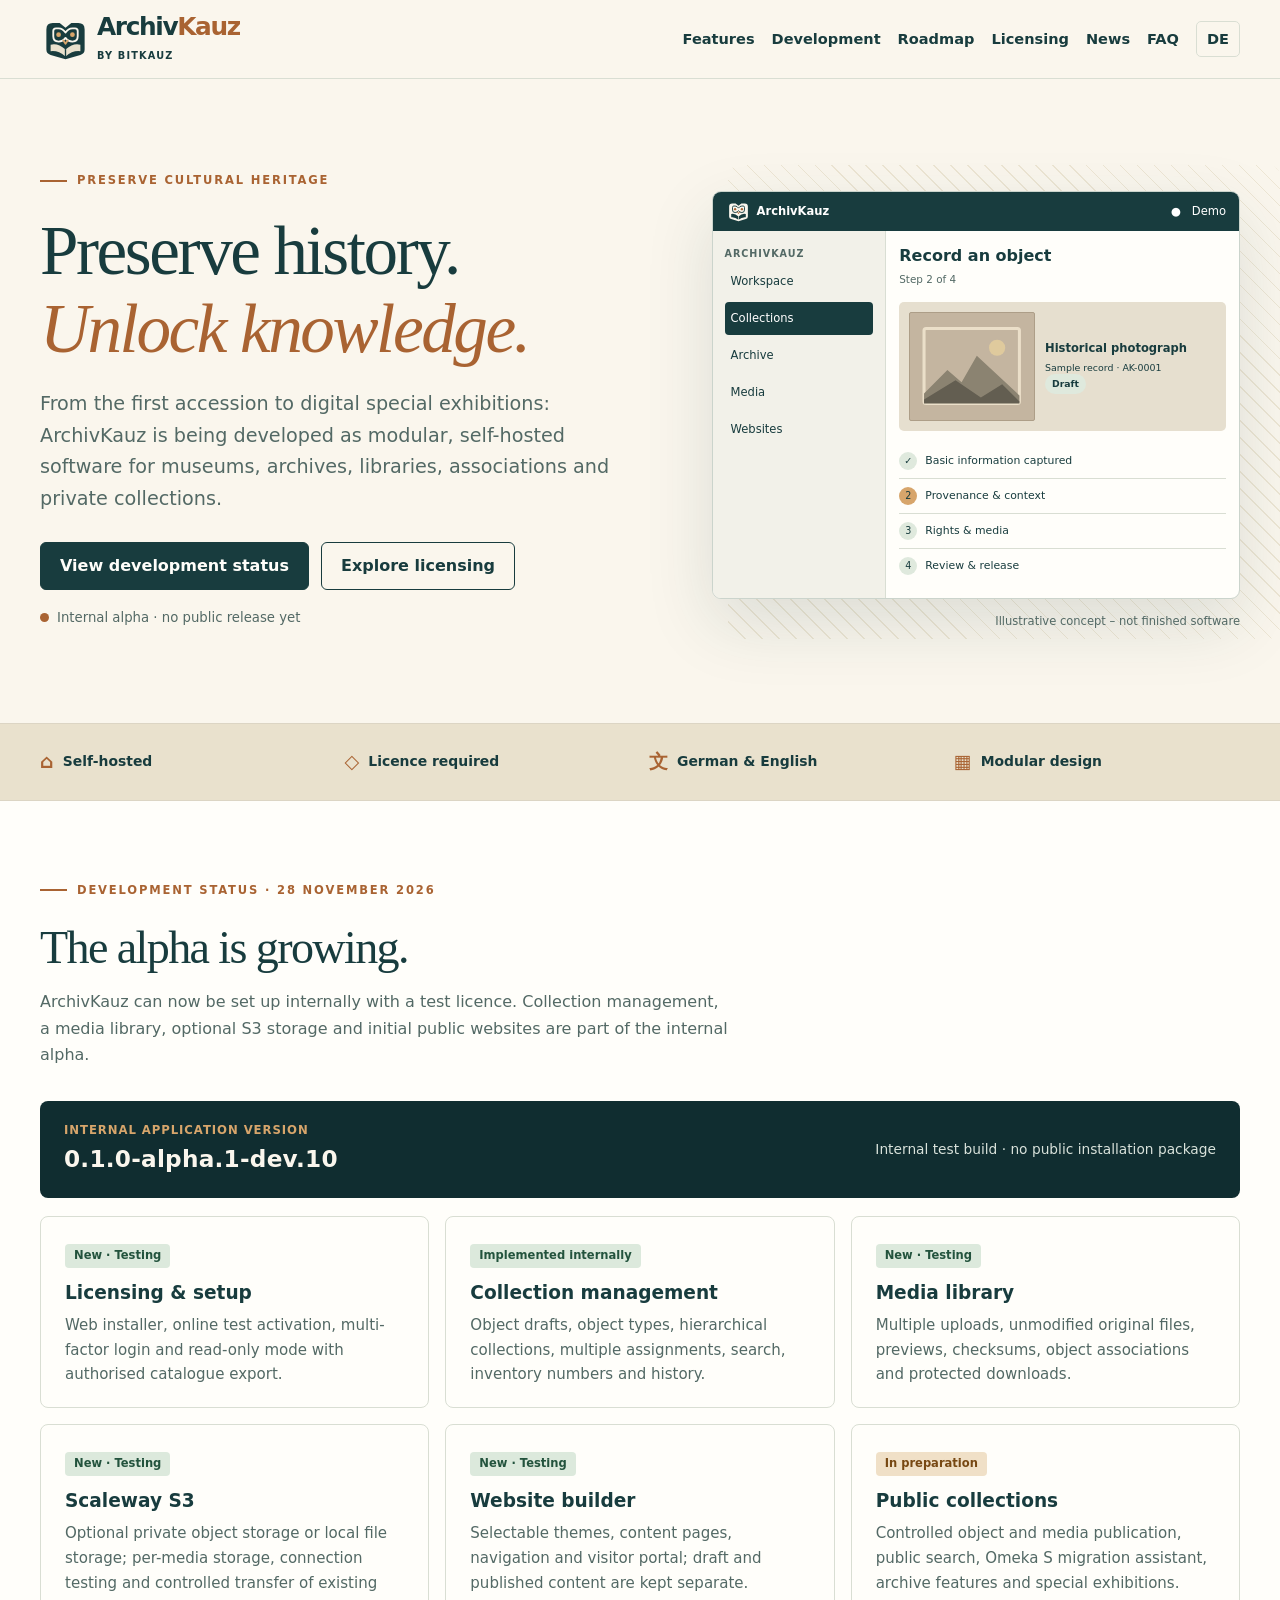
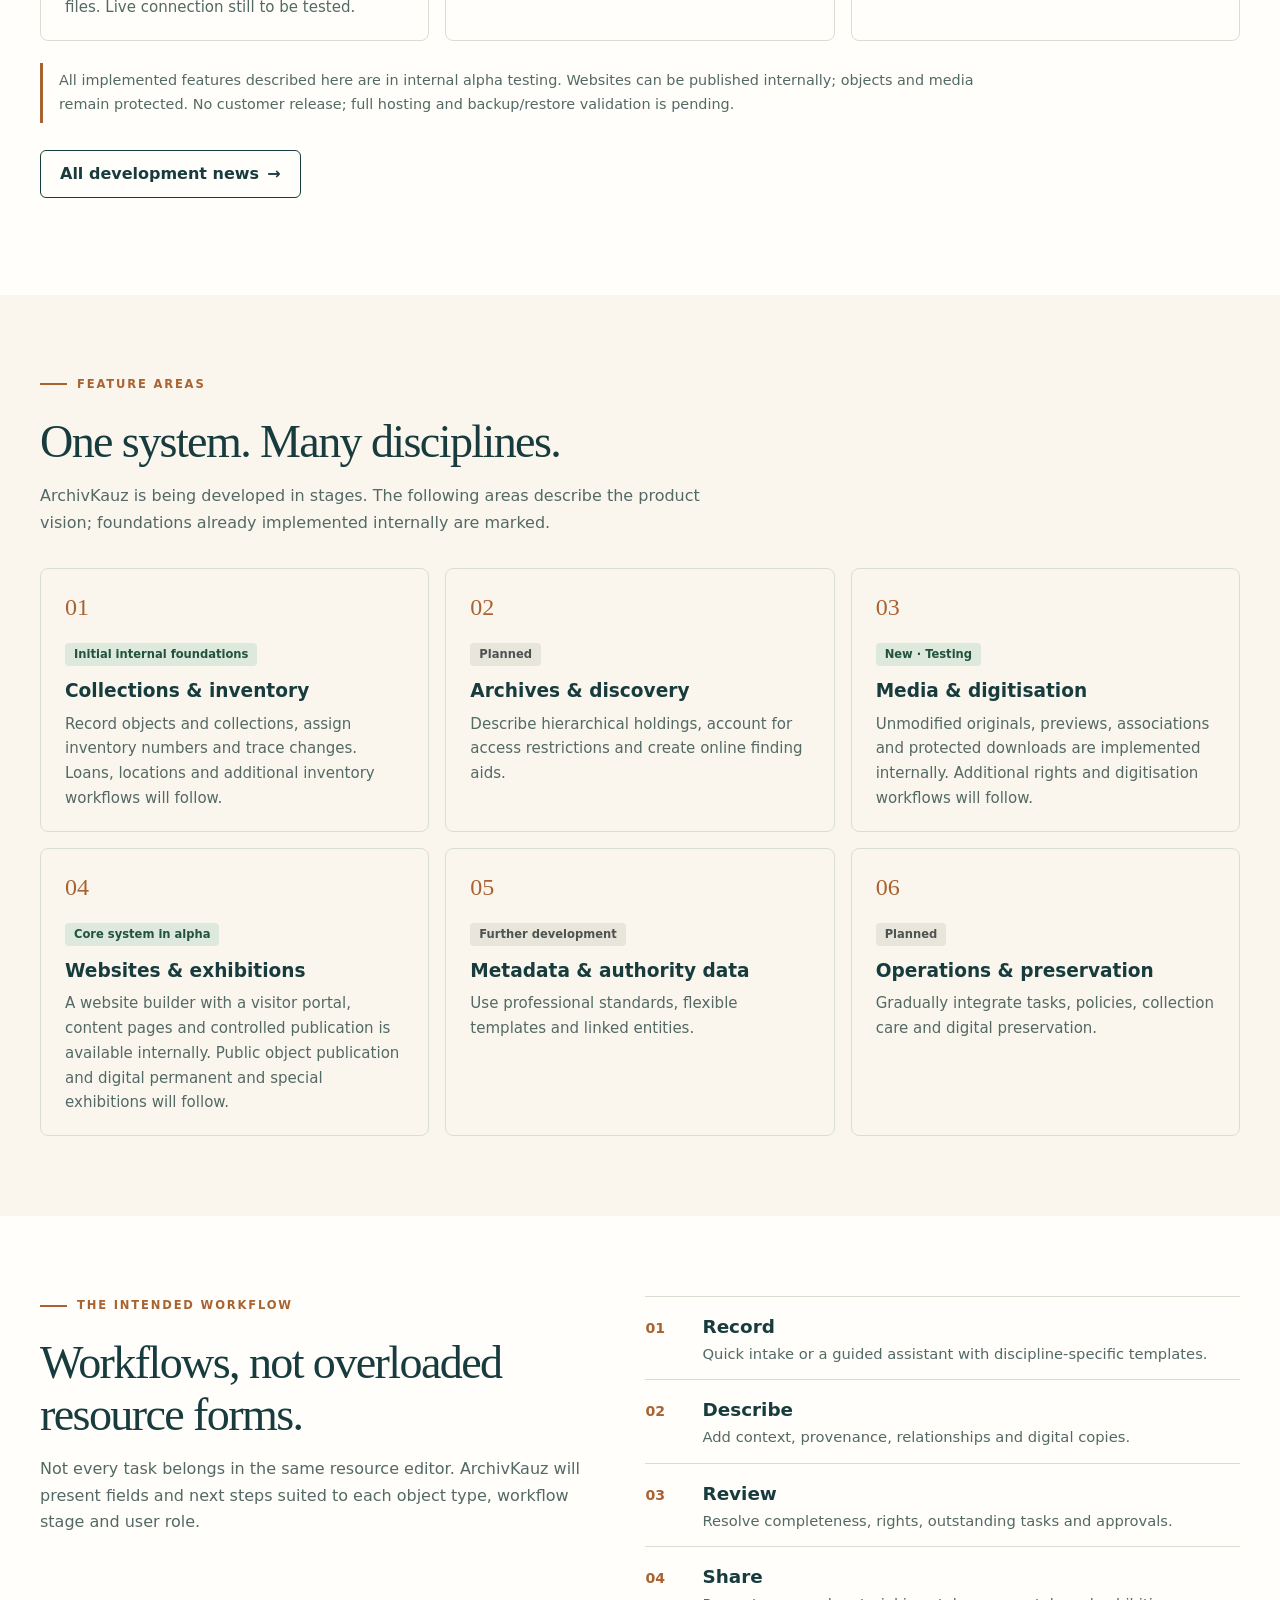
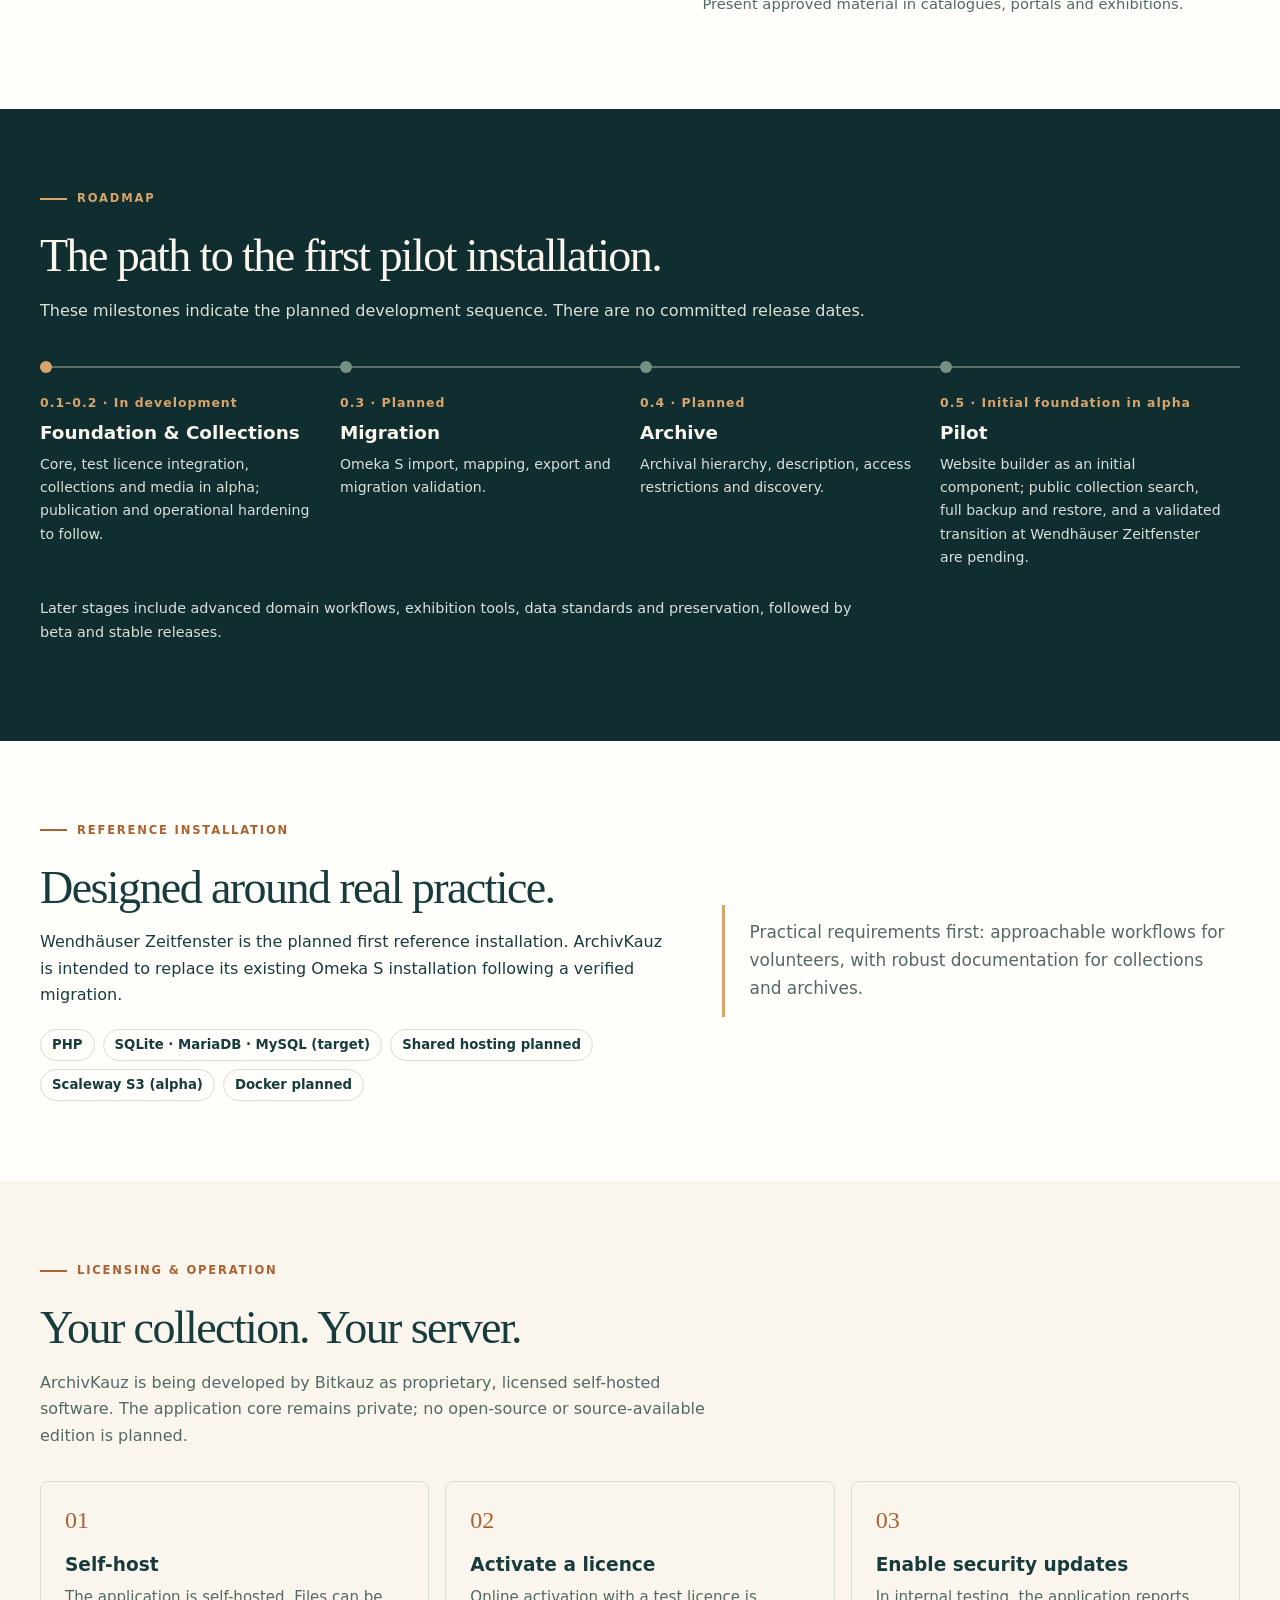
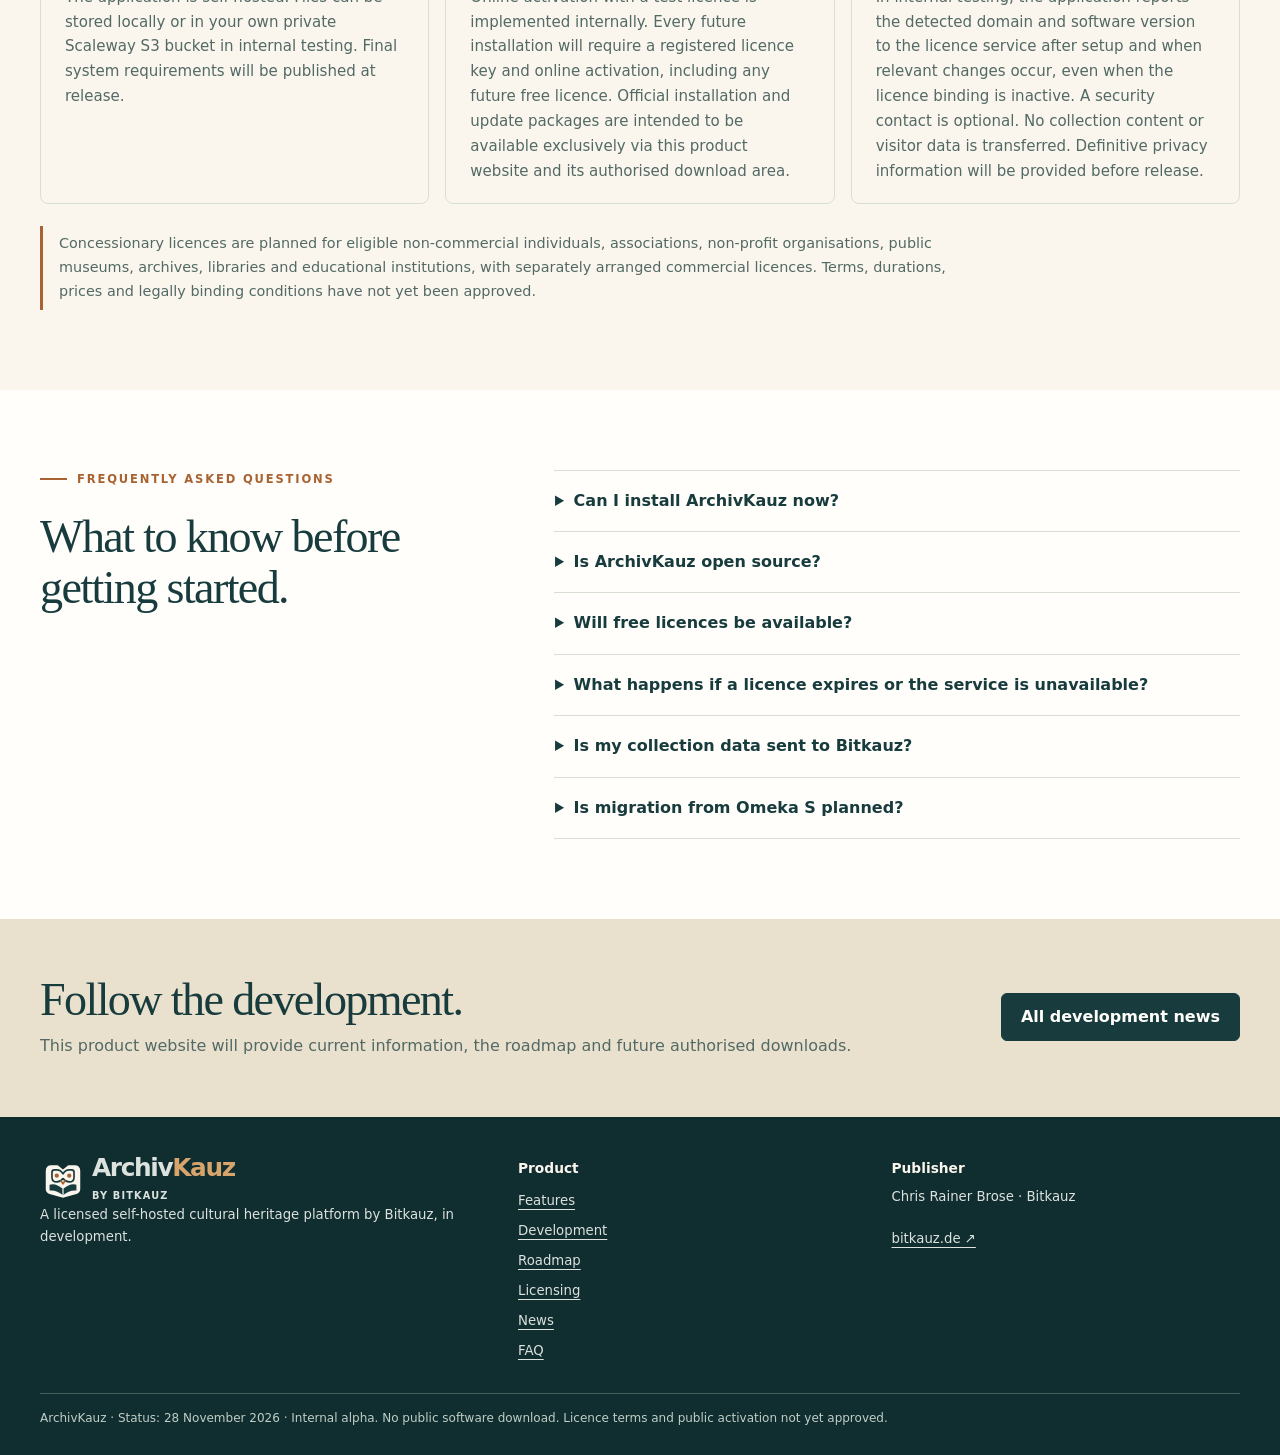
==== commit 15c2202a: "Produktwebsite: public/en/index.html auf Stand dev.10" ====
--- a/public/en/index.html
+++ b/public/en/index.html
@@ -12,18 +12,18 @@
 </head>
 <body id="top">
 <a class="skip" href="#content">Skip to content</a>
-<header class="top"><div class="wrap top-inner"><a class="brand" href="#top" aria-label="ArchivKauz"><img src="../assets/logo-mark.svg" alt="" width="51" height="51"><span><span class="wordmark">Archiv<span>Kauz</span></span><span class="brand-sub">by Bitkauz</span></span></a><nav class="nav" aria-label="Main navigation"><a href="#features">Features</a><a href="#status">Development</a><a href="#roadmap">Roadmap</a><a href="#license">Licensing</a><a href="#faq">FAQ</a><a class="lang" href="../" aria-label="Deutsche Version">DE</a><details class="mobile"><summary>Menu ☰</summary><div class="mobile-menu"><a href="#features">Features</a><a href="#status">Development</a><a href="#roadmap">Roadmap</a><a href="#license">Licensing</a><a href="#faq">FAQ</a></div></details></nav></div></header>
+<header class="top"><div class="wrap top-inner"><a class="brand" href="#top" aria-label="ArchivKauz"><img src="../assets/logo-mark.svg" alt="" width="51" height="51"><span><span class="wordmark">Archiv<span>Kauz</span></span><span class="brand-sub">by Bitkauz</span></span></a><nav class="nav" aria-label="Main navigation"><a href="#features">Features</a><a href="#status">Development</a><a href="#roadmap">Roadmap</a><a href="#license">Licensing</a><a href="./updates/">News</a><a href="#faq">FAQ</a><a class="lang" href="../" aria-label="Deutsche Version">DE</a><details class="mobile"><summary>Menu ☰</summary><div class="mobile-menu"><a href="#features">Features</a><a href="#status">Development</a><a href="#roadmap">Roadmap</a><a href="#license">Licensing</a><a href="./updates/">News</a><a href="#faq">FAQ</a></div></details></nav></div></header>
 <main id="content">
 <section class="hero"><div class="wrap hero-grid"><div><div class="eyebrow">Preserve cultural heritage</div><h1>Preserve history.<br><em>Unlock knowledge.</em></h1><p class="lead">From the first accession to digital special exhibitions: ArchivKauz is being developed as modular, self-hosted software for museums, archives, libraries, associations and private collections.</p><div class="actions"><a class="button" href="#status">View development status</a><a class="button outline" href="#license">Explore licensing</a></div><p class="status"><span class="dot" aria-hidden="true"></span>Internal alpha · no public release yet</p></div><figure class="preview" aria-label="Illustrative concept – not finished software"><div class="mock" aria-hidden="true"><div class="mock-top"><strong><img src="../assets/logo-mark-dark.svg" alt=""> ArchivKauz</strong><span>● &nbsp; Demo</span></div><div class="mock-body"><div class="mock-menu"><small>ArchivKauz</small><div>Workspace</div><div class="active">Collections</div><div>Archive</div><div>Media</div><div>Websites</div></div><div class="mock-main"><h3>Record an object</h3><span class="mock-label">Step 2 of 4</span><div class="mock-media"><div class="photo"><svg viewBox="0 0 100 80" fill="none" aria-hidden="true"><rect x="3" y="3" width="94" height="74" rx="2" stroke="#ebdfc9" stroke-width="3"/><circle cx="75" cy="22" r="8" fill="#dfca9d"/><path d="M3 67 26 44 40 56 55 30 97 69V76H3Z" fill="#8b8371"/><path d="M3 73 34 54 59 71 80 58 97 75v2H3Z" fill="#635e51"/></svg></div><div><strong>Historical photograph</strong><p>Sample record · AK-0001</p><span class="mock-tag">Draft</span></div></div><div class="mock-step "><span>✓</span><span>Basic information captured</span></div><div class="mock-step current"><span>2</span><span>Provenance & context</span></div><div class="mock-step "><span>3</span><span>Rights & media</span></div><div class="mock-step "><span>4</span><span>Review & release</span></div></div></div></div><figcaption class="mock-caption">Illustrative concept – not finished software</figcaption></figure></div></section>
 <div class="proof"><div class="wrap proof-inner"><div class="proof-item"><span class="sym" aria-hidden="true">⌂</span>Self-hosted</div><div class="proof-item"><span class="sym" aria-hidden="true">◇</span>Licence required</div><div class="proof-item"><span class="sym" aria-hidden="true">文</span>German &amp; English</div><div class="proof-item"><span class="sym" aria-hidden="true">▦</span>Modular design</div></div></div>
-<section id="status" class="section white"><div class="wrap"><div class="eyebrow">Development status · 27 November 2026</div><h2 class="section-title">From idea to working software.</h2><p class="section-intro">The first internal alpha already includes core foundations and initial collection management features. Production installations have not yet been approved.</p><div class="version-banner"><div><span class="version-label">Internal application version</span><strong>0.1.0-alpha.1-dev.3</strong></div><span>Internal test build · no public installation package</span></div><div class="columns status-cards"><article class="feature"><span class="state-tag internal">Implemented internally</span><h3>Core foundations</h3><p>Protected setup wizard, multi-factor authentication, workspace and basic roles.</p></article><article class="feature"><span class="state-tag internal">Implemented internally</span><h3>Initial collection management</h3><p>Object drafts, descriptions, hierarchical collections and multiple assignments, search, inventory numbers and change history.</p></article><article class="feature"><span class="state-tag progress">In preparation</span><h3>Media &amp; licence integration</h3><p>The media library, protected files and production licence activation are among the next development tasks.</p></article></div><p class="status-note">This status refers to internal testing. Production setup, object publication and public downloads are not yet available.</p></div></section>
-<section id="features" class="section"><div class="wrap"><div class="eyebrow">Feature areas</div><h2 class="section-title">One system. Many disciplines.</h2><p class="section-intro">ArchivKauz is being developed in stages. The following areas describe the product vision; foundations already implemented internally are marked.</p><div class="columns"><article class="feature"><span class="num">01</span><span class="state-tag internal">Initial internal foundations</span><h3>Collections &amp; inventory</h3><p>Record objects and collections, assign inventory numbers and trace changes. Loans, locations and additional inventory workflows will follow.</p></article><article class="feature"><span class="num">02</span><span class="state-tag planned">Planned</span><h3>Archives &amp; discovery</h3><p>Describe hierarchical holdings, account for access restrictions and create online finding aids.</p></article><article class="feature"><span class="num">03</span><span class="state-tag progress">Next domain increment</span><h3>Media &amp; digitisation</h3><p>Preserve original files, associate digital copies and document usage rights.</p></article><article class="feature"><span class="num">04</span><span class="state-tag planned">Planned</span><h3>Websites &amp; exhibitions</h3><p>Publish selected collections, create digital permanent and special exhibitions, and share knowledge.</p></article><article class="feature"><span class="num">05</span><span class="state-tag planned">Further development</span><h3>Metadata &amp; authority data</h3><p>Use professional standards, flexible templates and linked entities.</p></article><article class="feature"><span class="num">06</span><span class="state-tag planned">Planned</span><h3>Operations &amp; preservation</h3><p>Gradually integrate tasks, policies, collection care and digital preservation.</p></article></div></div></section>
+<section id="status" class="section white"><div class="wrap"><div class="eyebrow">Development status · 28 November 2026</div><h2 class="section-title">The alpha is growing.</h2><p class="section-intro">ArchivKauz can now be set up internally with a test licence. Collection management, a media library, optional S3 storage and initial public websites are part of the internal alpha.</p><div class="version-banner"><div><span class="version-label">Internal application version</span><strong>0.1.0-alpha.1-dev.10</strong></div><span>Internal test build · no public installation package</span></div><div class="columns status-cards"><article class="feature"><span class="state-tag internal">New · Testing</span><h3>Licensing &amp; setup</h3><p>Web installer, online test activation, multi-factor login and read-only mode with authorised catalogue export.</p></article><article class="feature"><span class="state-tag internal">Implemented internally</span><h3>Collection management</h3><p>Object drafts, object types, hierarchical collections, multiple assignments, search, inventory numbers and history.</p></article><article class="feature"><span class="state-tag internal">New · Testing</span><h3>Media library</h3><p>Multiple uploads, unmodified original files, previews, checksums, object associations and protected downloads.</p></article><article class="feature"><span class="state-tag internal">New · Testing</span><h3>Scaleway S3</h3><p>Optional private object storage or local file storage; per-media storage, connection testing and controlled transfer of existing files. Live connection still to be tested.</p></article><article class="feature"><span class="state-tag internal">New · Testing</span><h3>Website builder</h3><p>Selectable themes, content pages, navigation and visitor portal; draft and published content are kept separate.</p></article><article class="feature"><span class="state-tag progress">In preparation</span><h3>Public collections</h3><p>Controlled object and media publication, public search, Omeka S migration assistant, archive features and special exhibitions.</p></article></div><p class="status-note">All implemented features described here are in internal alpha testing. Websites can be published internally; objects and media remain protected. No customer release; full hosting and backup/restore validation is pending.</p><div class="actions"><a class="button outline" href="./updates/">All development news <span aria-hidden="true">→</span></a></div></div></section>
+<section id="features" class="section"><div class="wrap"><div class="eyebrow">Feature areas</div><h2 class="section-title">One system. Many disciplines.</h2><p class="section-intro">ArchivKauz is being developed in stages. The following areas describe the product vision; foundations already implemented internally are marked.</p><div class="columns"><article class="feature"><span class="num">01</span><span class="state-tag internal">Initial internal foundations</span><h3>Collections &amp; inventory</h3><p>Record objects and collections, assign inventory numbers and trace changes. Loans, locations and additional inventory workflows will follow.</p></article><article class="feature"><span class="num">02</span><span class="state-tag planned">Planned</span><h3>Archives &amp; discovery</h3><p>Describe hierarchical holdings, account for access restrictions and create online finding aids.</p></article><article class="feature"><span class="num">03</span><span class="state-tag internal">New · Testing</span><h3>Media &amp; digitisation</h3><p>Unmodified originals, previews, associations and protected downloads are implemented internally. Additional rights and digitisation workflows will follow.</p></article><article class="feature"><span class="num">04</span><span class="state-tag internal">Core system in alpha</span><h3>Websites &amp; exhibitions</h3><p>A website builder with a visitor portal, content pages and controlled publication is available internally. Public object publication and digital permanent and special exhibitions will follow.</p></article><article class="feature"><span class="num">05</span><span class="state-tag planned">Further development</span><h3>Metadata &amp; authority data</h3><p>Use professional standards, flexible templates and linked entities.</p></article><article class="feature"><span class="num">06</span><span class="state-tag planned">Planned</span><h3>Operations &amp; preservation</h3><p>Gradually integrate tasks, policies, collection care and digital preservation.</p></article></div></div></section>
 <section id="workflow" class="section white"><div class="wrap workflow"><div><div class="eyebrow">The intended workflow</div><h2>Workflows, not overloaded resource forms.</h2><p class="section-intro">Not every task belongs in the same resource editor. ArchivKauz will present fields and next steps suited to each object type, workflow stage and user role.</p></div><ol class="steps"><li><div><h3>Record</h3><p>Quick intake or a guided assistant with discipline-specific templates.</p></div></li><li><div><h3>Describe</h3><p>Add context, provenance, relationships and digital copies.</p></div></li><li><div><h3>Review</h3><p>Resolve completeness, rights, outstanding tasks and approvals.</p></div></li><li><div><h3>Share</h3><p>Present approved material in catalogues, portals and exhibitions.</p></div></li></ol></div></section>
-<section id="roadmap" class="section dark"><div class="wrap"><div class="eyebrow">Roadmap</div><h2>The path to the first pilot installation.</h2><p>These milestones indicate the planned development sequence. There are no committed release dates.</p><div class="road"><div class="mile"><span class="version">0.1–0.2 · In development</span><h3>Foundation &amp; Collections</h3><p>Core, licence integration, collections and media.</p></div><div class="mile"><span class="version">0.3 · Planned</span><h3>Migration</h3><p>Omeka S import, mapping, export and migration validation.</p></div><div class="mile"><span class="version">0.4 · Planned</span><h3>Archive</h3><p>Archival hierarchy, description, access restrictions and discovery.</p></div><div class="mile"><span class="version">0.5 · Planned</span><h3>Pilot</h3><p>Public websites, backup and restore, and a validated transition at Wendhäuser Zeitfenster.</p></div></div><p class="road-note">Later stages include advanced domain workflows, exhibition tools, data standards and preservation, followed by beta and stable releases.</p></div></section>
-<section class="section white"><div class="wrap pilot"><div><div class="eyebrow">Reference installation</div><h2>Designed around real practice.</h2><p>Wendhäuser Zeitfenster is the planned first reference installation. ArchivKauz is intended to replace its existing Omeka S installation following a verified migration.</p><div class="tech"><span class="chip">PHP</span><span class="chip">SQLite · MariaDB · MySQL (target)</span><span class="chip">Shared hosting planned</span><span class="chip">Docker planned</span></div></div><blockquote class="pilot-note">Practical requirements first: approachable workflows for volunteers, with robust documentation for collections and archives.</blockquote></div></section>
-<section id="license" class="section"><div class="wrap"><div class="eyebrow">Licensing &amp; operation</div><h2 class="section-title">Your collection. Your server.</h2><p class="section-intro">ArchivKauz is being developed by Bitkauz as proprietary, licensed self-hosted software. The application core remains private; no open-source or source-available edition is planned.</p><div class="columns"><article class="feature"><span class="num">01</span><h3>Self-host</h3><p>The application and holdings reside in your own hosting environment. Final system requirements will be published with each release.</p></article><article class="feature"><span class="num">02</span><h3>Activate a licence</h3><p>Every installation requires a registered licence key and online activation, including any future free licence. Official installation and update packages are intended to be available exclusively via this product website and its authorised download area.</p></article><article class="feature"><span class="num">03</span><h3>Enable security updates</h3><p>Installation and licence reporting is planned, including the reported domain, software version and an optional security contact, regardless of licence status. No transfer of collection content and no visitor or usage analytics. Details and privacy information will be provided before release.</p></article></div><p class="license-note">Concessionary licences are planned for eligible non-commercial individuals, associations, non-profit organisations, public museums, archives, libraries and educational institutions, with separately arranged commercial licences. Terms, durations, prices and legally binding conditions have not yet been approved.</p></div></section>
-<section id="faq" class="section white"><div class="wrap faq"><div><div class="eyebrow">Frequently asked questions</div><h2>What to know before getting started.</h2></div><div class="questions"><details><summary>Can I install ArchivKauz now?</summary><p>Not as publicly available software. Internal alpha test packages exist, but production activation and setup have not yet been approved.</p></details><details><summary>Is ArchivKauz open source?</summary><p>No. ArchivKauz is being developed as proprietary, licensed self-hosted software. The application core is not public and cannot be freely redistributed.</p></details><details><summary>Will free licences be available?</summary><p>Free licences for eligible non-commercial users and institutions are planned, but have not been formally approved. They will also require a licence key and online activation. Pricing and commercial terms will be published later.</p></details><details><summary>What happens if a licence expires or the service is unavailable?</summary><p>The concept includes a limited outage mode and continued authorised access to and export of data. The exact rules and technical measures will be documented before a public release.</p></details><details><summary>Is my collection data sent to Bitkauz?</summary><p>Collection content is intended to stay on your server. Licence and installation reporting is planned for technical information such as the reported domain, software version and licence status, plus an optional security contact. This reporting is separate from visitor statistics or usage analytics.</p></details><details><summary>Is migration from Omeka S planned?</summary><p>Yes. Omeka S import with mapping, validation and export is a dedicated milestone. Wendhäuser Zeitfenster is planned as the first pilot, with migration only after successful validation.</p></details></div></div></section>
-<section class="end"><div class="wrap end-inner"><div><h2>Follow the development.</h2><p>This product website will provide current information, the roadmap and future authorised downloads.</p></div><a class="button" href="#roadmap">View the roadmap</a></div></section>
+<section id="roadmap" class="section dark"><div class="wrap"><div class="eyebrow">Roadmap</div><h2>The path to the first pilot installation.</h2><p>These milestones indicate the planned development sequence. There are no committed release dates.</p><div class="road"><div class="mile"><span class="version">0.1–0.2 · In development</span><h3>Foundation &amp; Collections</h3><p>Core, test licence integration, collections and media in alpha; publication and operational hardening to follow.</p></div><div class="mile"><span class="version">0.3 · Planned</span><h3>Migration</h3><p>Omeka S import, mapping, export and migration validation.</p></div><div class="mile"><span class="version">0.4 · Planned</span><h3>Archive</h3><p>Archival hierarchy, description, access restrictions and discovery.</p></div><div class="mile"><span class="version">0.5 · Initial foundation in alpha</span><h3>Pilot</h3><p>Website builder as an initial component; public collection search, full backup and restore, and a validated transition at Wendhäuser Zeitfenster are pending.</p></div></div><p class="road-note">Later stages include advanced domain workflows, exhibition tools, data standards and preservation, followed by beta and stable releases.</p></div></section>
+<section class="section white"><div class="wrap pilot"><div><div class="eyebrow">Reference installation</div><h2>Designed around real practice.</h2><p>Wendhäuser Zeitfenster is the planned first reference installation. ArchivKauz is intended to replace its existing Omeka S installation following a verified migration.</p><div class="tech"><span class="chip">PHP</span><span class="chip">SQLite · MariaDB · MySQL (target)</span><span class="chip">Shared hosting planned</span><span class="chip">Scaleway S3 (alpha)</span><span class="chip">Docker planned</span></div></div><blockquote class="pilot-note">Practical requirements first: approachable workflows for volunteers, with robust documentation for collections and archives.</blockquote></div></section>
+<section id="license" class="section"><div class="wrap"><div class="eyebrow">Licensing &amp; operation</div><h2 class="section-title">Your collection. Your server.</h2><p class="section-intro">ArchivKauz is being developed by Bitkauz as proprietary, licensed self-hosted software. The application core remains private; no open-source or source-available edition is planned.</p><div class="columns"><article class="feature"><span class="num">01</span><h3>Self-host</h3><p>The application is self-hosted. Files can be stored locally or in your own private Scaleway S3 bucket in internal testing. Final system requirements will be published at release.</p></article><article class="feature"><span class="num">02</span><h3>Activate a licence</h3><p>Online activation with a test licence is implemented internally. Every future installation will require a registered licence key and online activation, including any future free licence. Official installation and update packages are intended to be available exclusively via this product website and its authorised download area.</p></article><article class="feature"><span class="num">03</span><h3>Enable security updates</h3><p>In internal testing, the application reports the detected domain and software version to the licence service after setup and when relevant changes occur, even when the licence binding is inactive. A security contact is optional. No collection content or visitor data is transferred. Definitive privacy information will be provided before release.</p></article></div><p class="license-note">Concessionary licences are planned for eligible non-commercial individuals, associations, non-profit organisations, public museums, archives, libraries and educational institutions, with separately arranged commercial licences. Terms, durations, prices and legally binding conditions have not yet been approved.</p></div></section>
+<section id="faq" class="section white"><div class="wrap faq"><div><div class="eyebrow">Frequently asked questions</div><h2>What to know before getting started.</h2></div><div class="questions"><details><summary>Can I install ArchivKauz now?</summary><p>Not as publicly available software. Internal installation with a valid test licence is now possible; customer operation has not yet been approved.</p></details><details><summary>Is ArchivKauz open source?</summary><p>No. ArchivKauz is being developed as proprietary, licensed self-hosted software. The application core is not public and cannot be freely redistributed.</p></details><details><summary>Will free licences be available?</summary><p>Free licences for eligible non-commercial users and institutions are planned, but have not been formally approved. They will also require a licence key and online activation. Pricing and commercial terms will be published later.</p></details><details><summary>What happens if a licence expires or the service is unavailable?</summary><p>The internal alpha supports a limited outage grace period based on signed licence evidence and read-only access with authorised catalogue export when the licence is inactive. Binding terms will be published before public release.</p></details><details><summary>Is my collection data sent to Bitkauz?</summary><p>Collection content is intended to stay on your server. Internal test activation and installation reporting process technical information such as the reported domain, software version and licence status, plus an optional security contact. Visitor statistics, collection content and usage analytics are not transferred for this purpose.</p></details><details><summary>Is migration from Omeka S planned?</summary><p>Yes. Omeka S import with mapping, validation and export is a dedicated milestone. Wendhäuser Zeitfenster is planned as the first pilot, with migration only after successful validation.</p></details></div></div></section>
+<section class="end"><div class="wrap end-inner"><div><h2>Follow the development.</h2><p>This product website will provide current information, the roadmap and future authorised downloads.</p></div><a class="button" href="./updates/">All development news</a></div></section>
 </main>
-<footer class="footer"><div class="wrap"><div class="footer-grid"><div><a class="brand" href="#top" aria-label="ArchivKauz"><img src="../assets/logo-mark-dark.svg" alt="" width="51" height="51"><span><span class="wordmark">Archiv<span>Kauz</span></span><span class="brand-sub">by Bitkauz</span></span></a><p>A licensed self-hosted cultural heritage platform by Bitkauz, in development.</p></div><div><h3>Product</h3><ul><li><a href="#features">Features</a></li><li><a href="#status">Development</a></li><li><a href="#roadmap">Roadmap</a></li><li><a href="#license">Licensing</a></li><li><a href="#faq">FAQ</a></li></ul></div><div><h3>Publisher</h3><p>Chris Rainer Brose · Bitkauz</p><a href="https://bitkauz.de/">bitkauz.de ↗</a></div></div><div class="copyright">ArchivKauz · Status: 27 November 2026 · Internal alpha. No public software download. Licence terms and public activation not yet approved.</div></div></footer>
+<footer class="footer"><div class="wrap"><div class="footer-grid"><div><a class="brand" href="#top" aria-label="ArchivKauz"><img src="../assets/logo-mark-dark.svg" alt="" width="51" height="51"><span><span class="wordmark">Archiv<span>Kauz</span></span><span class="brand-sub">by Bitkauz</span></span></a><p>A licensed self-hosted cultural heritage platform by Bitkauz, in development.</p></div><div><h3>Product</h3><ul><li><a href="#features">Features</a></li><li><a href="#status">Development</a></li><li><a href="#roadmap">Roadmap</a></li><li><a href="#license">Licensing</a></li><li><a href="./updates/">News</a></li><li><a href="#faq">FAQ</a></li></ul></div><div><h3>Publisher</h3><p>Chris Rainer Brose · Bitkauz</p><a href="https://bitkauz.de/">bitkauz.de ↗</a></div></div><div class="copyright">ArchivKauz · Status: 28 November 2026 · Internal alpha. No public software download. Licence terms and public activation not yet approved.</div></div></footer>
 </body></html>
--- a/public/assets/style.css
+++ b/public/assets/style.css
@@ -5,3 +5,9 @@
 @media(max-width:460px){.columns{grid-template-columns:1fr}.mock-menu{padding:10px 6px}.mock-main{padding:12px 9px}.mock-media{padding:6px;gap:5px}.mock-media p{font-size:.55rem}.mock-step{font-size:.6rem}.mock-menu div{font-size:.65rem}.proof-item{align-items:flex-start}.brand-sub{display:none}.actions .button{width:100%}.road{grid-template-columns:1fr}.road .mile{padding-top:16px}.nav{gap:7px}}
 @media(prefers-reduced-motion:reduce){html{scroll-behavior:auto}}
 figure.preview{margin:0}
+
+/* Product status and licensing */
+.version-banner{display:flex;justify-content:space-between;align-items:center;gap:24px;background:var(--deep);color:var(--paper);border-radius:8px;padding:20px 24px;margin-bottom:18px}.version-banner strong{display:block;font-size:clamp(1.05rem,2.1vw,1.45rem);letter-spacing:.01em;overflow-wrap:anywhere}.version-label{display:block;color:var(--gold);font-size:.73rem;font-weight:700;text-transform:uppercase;letter-spacing:.08em}.version-banner>span{font-size:.86rem;color:#d9e2db}.state-tag{display:inline-block;max-width:100%;padding:4px 9px;border-radius:4px;font-weight:700;font-size:.72rem;line-height:1.35;margin:0 0 13px;background:#e8e5db;color:#4d5350}.state-tag.internal{background:#dce9dc;color:#23533d}.state-tag.progress{background:#f0e0c7;color:#774813}.status-cards .feature{background:var(--white)}.status-note,.license-note{margin:22px 0 0;border-left:3px solid var(--copper);padding:6px 0 6px 16px;color:var(--muted);font-size:.9rem;max-width:950px}.road-note{font-size:.9rem;max-width:820px}.nav{gap:17px}
+@media(max-width:1000px){.nav{gap:10px}}
+@media(max-width:900px){.nav>a:not(.lang){display:none}.mobile{display:block;position:relative}.mobile summary{margin:0;list-style:none;font-size:.83rem;padding:6px 9px;border:1px solid var(--line);border-radius:4px}.mobile summary::-webkit-details-marker{display:none}.mobile-menu{position:absolute;top:36px;right:0;width:220px;background:var(--white);box-shadow:0 12px 25px #183c3e22;border:1px solid var(--line);border-radius:6px;padding:6px 14px}.mobile-menu a{display:block;padding:12px 0;border-bottom:1px solid var(--line)}.mobile-menu a:last-child{border:none}}
+@media(max-width:760px){.version-banner{align-items:flex-start;flex-direction:column;gap:8px;padding:16px}.status-cards{grid-template-columns:1fr}}
